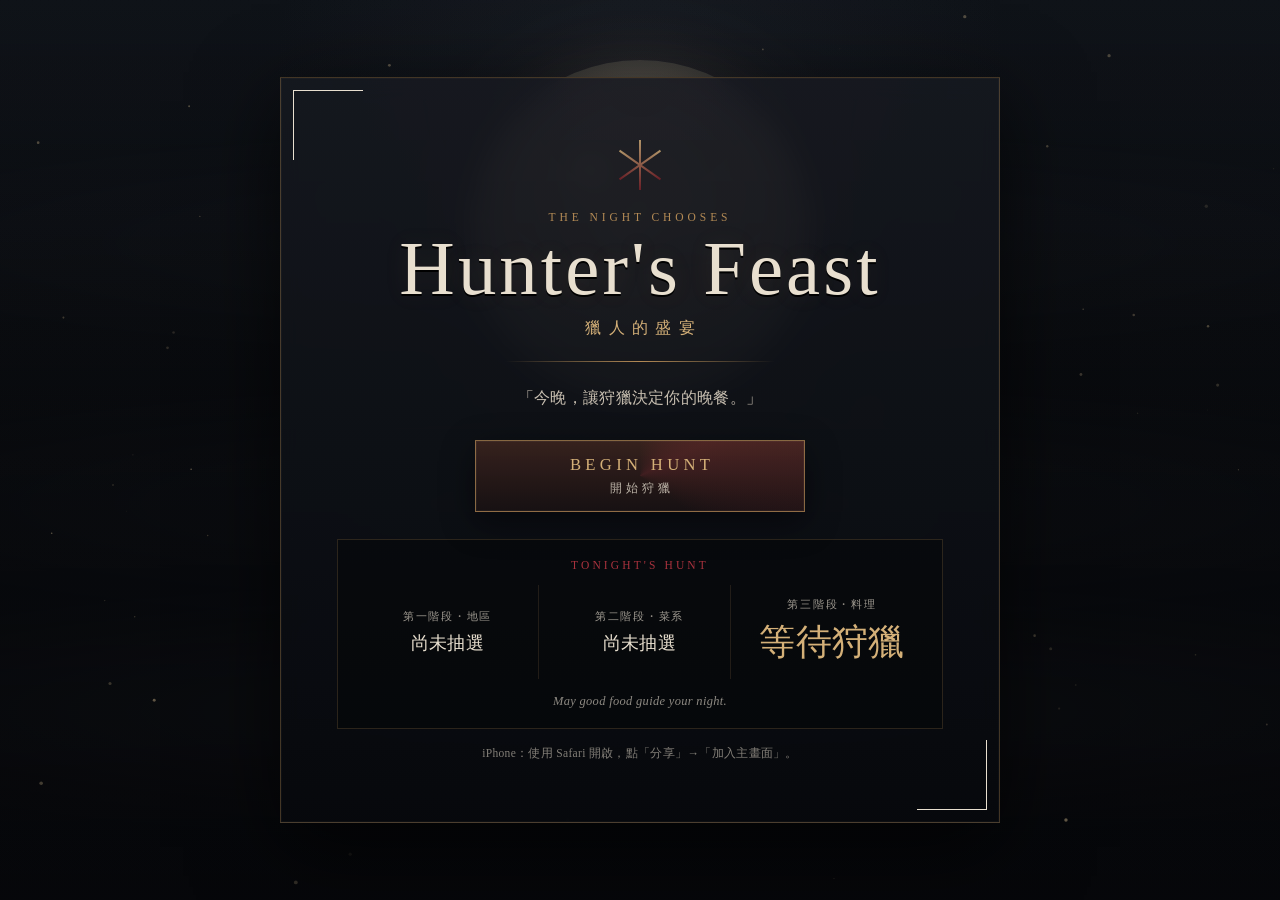
==== index.html @ ff8660ef "Add files via upload" ====
<!doctype html>
<html lang="zh-Hant">
<head>
  <meta charset="utf-8">
  <meta name="viewport" content="width=device-width,initial-scale=1,viewport-fit=cover">
  <meta name="theme-color" content="#090b0f">
  <meta name="description" content="原創哥德獵人風格三階段食物抽選 PWA">
  <meta name="apple-mobile-web-app-capable" content="yes">
  <meta name="apple-mobile-web-app-status-bar-style" content="black-translucent">
  <meta name="apple-mobile-web-app-title" content="獵人盛宴">
  <link rel="manifest" href="./manifest.json">
  <link rel="apple-touch-icon" href="./assets/icons/icon-192.png">
  <link rel="icon" href="./assets/icons/icon-192.png">
  <link rel="stylesheet" href="./css/reset.css">
  <link rel="stylesheet" href="./css/variables.css">
  <link rel="stylesheet" href="./css/gothic.css">
  <link rel="stylesheet" href="./css/layout.css">
  <link rel="stylesheet" href="./css/animations.css">
  <title>Hunter's Feast｜獵人的盛宴</title>
</head>
<body>
  <canvas id="particles" aria-hidden="true"></canvas>

  <div class="scene" aria-hidden="true">
    <div class="moon-wrap">
      <div class="moon"></div>
      <div class="moon-haze"></div>
    </div>
    <div class="fog fog-a"></div>
    <div class="fog fog-b"></div>
    <div class="fog fog-c"></div>
  </div>

  <main class="app-shell">
    <section class="hero-panel">
      <div class="sigil" aria-hidden="true"><span></span><span></span><span></span></div>
      <p class="eyebrow">THE NIGHT CHOOSES</p>
      <h1>Hunter's Feast</h1>
      <p class="subtitle">獵人的盛宴</p>
      <div class="divider"></div>
      <p class="quote">「今晚，讓狩獵決定你的晚餐。」</p>

      <button id="huntButton" class="hunt-button" type="button">
        <span class="button-glow"></span>
        <span class="button-label">BEGIN HUNT</span>
        <span class="button-zh">開始狩獵</span>
      </button>

      <section id="resultPanel" class="result-panel" aria-live="polite">
        <p class="result-kicker">TONIGHT'S HUNT</p>
        <div class="result-grid">
          <article><span>第一階段・地區</span><strong id="regionResult">尚未抽選</strong></article>
          <article><span>第二階段・菜系</span><strong id="cuisineResult">尚未抽選</strong></article>
          <article class="final-dish"><span>第三階段・料理</span><strong id="dishResult">等待狩獵</strong></article>
        </div>
        <p id="resultQuote" class="result-quote">May good food guide your night.</p>
      </section>

      <button id="installButton" class="install-button" type="button" hidden>安裝到手機主畫面</button>
      <p class="install-note">iPhone：使用 Safari 開啟，點「分享」→「加入主畫面」。</p>
    </section>
  </main>

  <script src="./js/particles.js" defer></script>
  <script src="./js/ui.js" defer></script>
  <script src="./js/app.js" defer></script>
</body>
</html>
---- css/variables.css ----
:root{
--bg:#090b0f;--panel:rgba(15,18,24,.87);--text:#e8dfcf;--muted:#9d988f;
--gold:#b38a55;--gold-bright:#d4b078;--blood:#7b2028;--blood-bright:#a8323d;
--line:rgba(179,138,85,.35);--shadow:rgba(0,0,0,.68);
--safe-top:env(safe-area-inset-top,0px);--safe-right:env(safe-area-inset-right,0px);
--safe-bottom:env(safe-area-inset-bottom,0px);--safe-left:env(safe-area-inset-left,0px)
}
---- css/gothic.css ----
body{
color:var(--text);
background:radial-gradient(circle at 50% 8%,rgba(86,91,105,.14),transparent 35%),
linear-gradient(180deg,#11151b 0%,#090b0f 50%,#050609 100%);
font-family:Georgia,"Times New Roman","Noto Serif TC",serif;letter-spacing:.02em
}
.scene{position:fixed;inset:0;overflow:hidden;pointer-events:none;z-index:0}
.scene::after{content:"";position:absolute;inset:0;background:linear-gradient(rgba(7,8,11,.12),rgba(7,8,11,.72))}
.moon-wrap{position:absolute;top:max(3vh,25px);left:50%;width:min(70vw,410px);aspect-ratio:1;transform:translateX(-50%)}
.moon{position:absolute;inset:8%;border-radius:50%;background:
radial-gradient(circle at 35% 32%,rgba(255,245,216,.95),transparent 9%),
radial-gradient(circle at 60% 58%,rgba(83,83,79,.28),transparent 18%),
radial-gradient(circle,#dfd2b5 0%,#a89b84 57%,#4b4a4a 76%,transparent 77%);
opacity:.55;filter:sepia(.18);box-shadow:0 0 60px rgba(212,190,151,.18),0 0 140px rgba(125,32,40,.09)
}
.moon-haze{position:absolute;inset:-10%;border-radius:50%;background:radial-gradient(circle,rgba(204,187,156,.09),transparent 68%);filter:blur(20px)}
.fog{position:absolute;left:-35vw;width:170vw;height:30vh;border-radius:50%;filter:blur(32px);opacity:.18;background:radial-gradient(ellipse,rgba(213,219,226,.4),transparent 64%)}
.fog-a{bottom:6vh}.fog-b{bottom:29vh;opacity:.1}.fog-c{top:12vh;opacity:.08}
#particles{position:fixed;inset:0;width:100%;height:100%;pointer-events:none;z-index:1}
.hero-panel{position:relative;overflow:hidden;border:1px solid var(--line);
background:linear-gradient(180deg,rgba(22,25,32,.87),rgba(7,9,13,.94)),
radial-gradient(circle at 50% 0%,rgba(123,32,40,.12),transparent 42%);
box-shadow:0 24px 80px var(--shadow),inset 0 0 0 1px rgba(255,255,255,.025);
backdrop-filter:blur(10px);-webkit-backdrop-filter:blur(10px)}
.hero-panel::before,.hero-panel::after{content:"";position:absolute;width:70px;height:70px;border-color:rgba(179,138,85,.48);pointer-events:none}
.hero-panel::before{top:12px;left:12px;border-top:1px solid;border-left:1px solid}
.hero-panel::after{right:12px;bottom:12px;border-right:1px solid;border-bottom:1px solid}
.sigil{width:58px;height:58px;margin:0 auto 17px;position:relative;opacity:.8}
.sigil span{position:absolute;left:50%;top:50%;width:2px;height:50px;background:linear-gradient(var(--gold-bright),var(--blood));transform-origin:center}
.sigil span:nth-child(1){transform:translate(-50%,-50%)}
.sigil span:nth-child(2){transform:translate(-50%,-50%) rotate(55deg)}
.sigil span:nth-child(3){transform:translate(-50%,-50%) rotate(-55deg)}
.eyebrow{color:var(--gold);font-size:.72rem;letter-spacing:.34em}
h1{margin-top:10px;font-size:clamp(2.25rem,11vw,4.8rem);font-weight:500;line-height:.95;letter-spacing:.04em;text-shadow:0 2px #000,0 0 24px rgba(179,138,85,.11)}
.subtitle{margin-top:12px;color:var(--gold-bright);font-size:1rem;letter-spacing:.46em;text-indent:.46em}
.divider{width:min(270px,70%);height:1px;margin:22px auto;background:linear-gradient(90deg,transparent,var(--gold),transparent)}
.quote{color:#c7beb0;font-size:.98rem;line-height:1.8}
.hunt-button{position:relative;width:min(100%,330px);min-height:72px;margin-top:28px;overflow:hidden;color:var(--text);cursor:pointer;
border:1px solid rgba(179,138,85,.72);background:linear-gradient(180deg,rgba(56,34,29,.96),rgba(23,17,19,.99));
box-shadow:inset 0 0 0 1px rgba(255,255,255,.04),0 10px 34px rgba(0,0,0,.45);transition:transform .16s,filter .16s}
.hunt-button:active{transform:scale(.98)}.hunt-button:disabled{cursor:wait;filter:grayscale(.45)}
.button-glow{position:absolute;inset:-80%;background:conic-gradient(transparent,rgba(168,50,61,.2),transparent 35%);animation:rotateGlow 7s linear infinite}
.button-label,.button-zh{position:relative;display:block}.button-label{color:var(--gold-bright);font-size:1.04rem;letter-spacing:.26em;text-indent:.26em}
.button-zh{margin-top:5px;color:#bcb4a8;font-size:.76rem;letter-spacing:.35em;text-indent:.35em}
.result-panel{margin-top:27px;padding:19px;border:1px solid rgba(179,138,85,.22);background:rgba(2,3,5,.35)}
.result-kicker{color:var(--blood-bright);font-size:.72rem;letter-spacing:.27em}
.result-grid{display:grid;gap:10px;margin-top:14px}
.result-grid article{min-height:68px;display:grid;align-content:center;gap:6px;padding:12px;border-bottom:1px solid rgba(179,138,85,.16)}
.result-grid article:last-child{border-bottom:0}.result-grid span{color:var(--muted);font-size:.7rem;letter-spacing:.16em}
.result-grid strong{font-size:1.14rem;font-weight:500}.final-dish strong{color:var(--gold-bright);font-size:clamp(1.45rem,7vw,2.25rem)}
.result-quote{margin-top:15px;color:#8d8982;font-size:.78rem;font-style:italic}
.install-button{margin-top:20px;padding:12px 16px;color:var(--gold-bright);cursor:pointer;border:1px solid rgba(179,138,85,.45);background:rgba(8,10,14,.72)}
.install-note{margin-top:15px;color:#837f78;font-size:.72rem;line-height:1.7}
---- css/layout.css ----
.app-shell{position:relative;z-index:2;width:100%;min-height:100svh;display:grid;place-items:center;
padding:calc(24px + var(--safe-top)) calc(18px + var(--safe-right)) calc(24px + var(--safe-bottom)) calc(18px + var(--safe-left))}
.hero-panel{width:min(100%,720px);padding:clamp(28px,7vw,58px) clamp(18px,6vw,56px);text-align:center}
@media(min-width:680px){.result-grid{grid-template-columns:repeat(3,1fr)}.result-grid article{border-right:1px solid rgba(179,138,85,.16);border-bottom:0}.result-grid article:last-child{border-right:0}}
@media(max-width:420px){.app-shell{place-items:start center;padding-top:calc(14px + var(--safe-top))}
.hero-panel{min-height:calc(100svh - 28px - var(--safe-top) - var(--safe-bottom));display:flex;flex-direction:column;justify-content:center}.moon-wrap{width:90vw;top:1vh}}
---- css/animations.css ----
@keyframes rotateGlow{to{transform:rotate(360deg)}}
@keyframes fogA{from{transform:translate3d(-4%,0,0) scale(1)}to{transform:translate3d(8%,-3%,0) scale(1.08)}}
@keyframes fogB{from{transform:translate3d(8%,0,0) scale(1.05)}to{transform:translate3d(-8%,2%,0) scale(.98)}}
@keyframes moonPulse{0%,100%{opacity:.51;transform:scale(1)}50%{opacity:.61;transform:scale(1.015)}}
@keyframes panelReveal{from{opacity:0;transform:translateY(18px)}to{opacity:1;transform:translateY(0)}}
@keyframes resultFlash{0%{box-shadow:0 0 0 rgba(168,50,61,0)}45%{box-shadow:0 0 30px rgba(168,50,61,.24)}100%{box-shadow:0 0 0 rgba(168,50,61,0)}}
.hero-panel{animation:panelReveal .9s ease both}.moon{animation:moonPulse 8s ease-in-out infinite}
.fog-a{animation:fogA 19s ease-in-out infinite alternate}.fog-b{animation:fogB 24s ease-in-out infinite alternate}.fog-c{animation:fogA 31s ease-in-out infinite alternate-reverse}
.result-panel.is-revealed{animation:resultFlash .85s ease}
@media(prefers-reduced-motion:reduce){*,*::before,*::after{animation-duration:1ms!important;animation-iteration-count:1!important}}
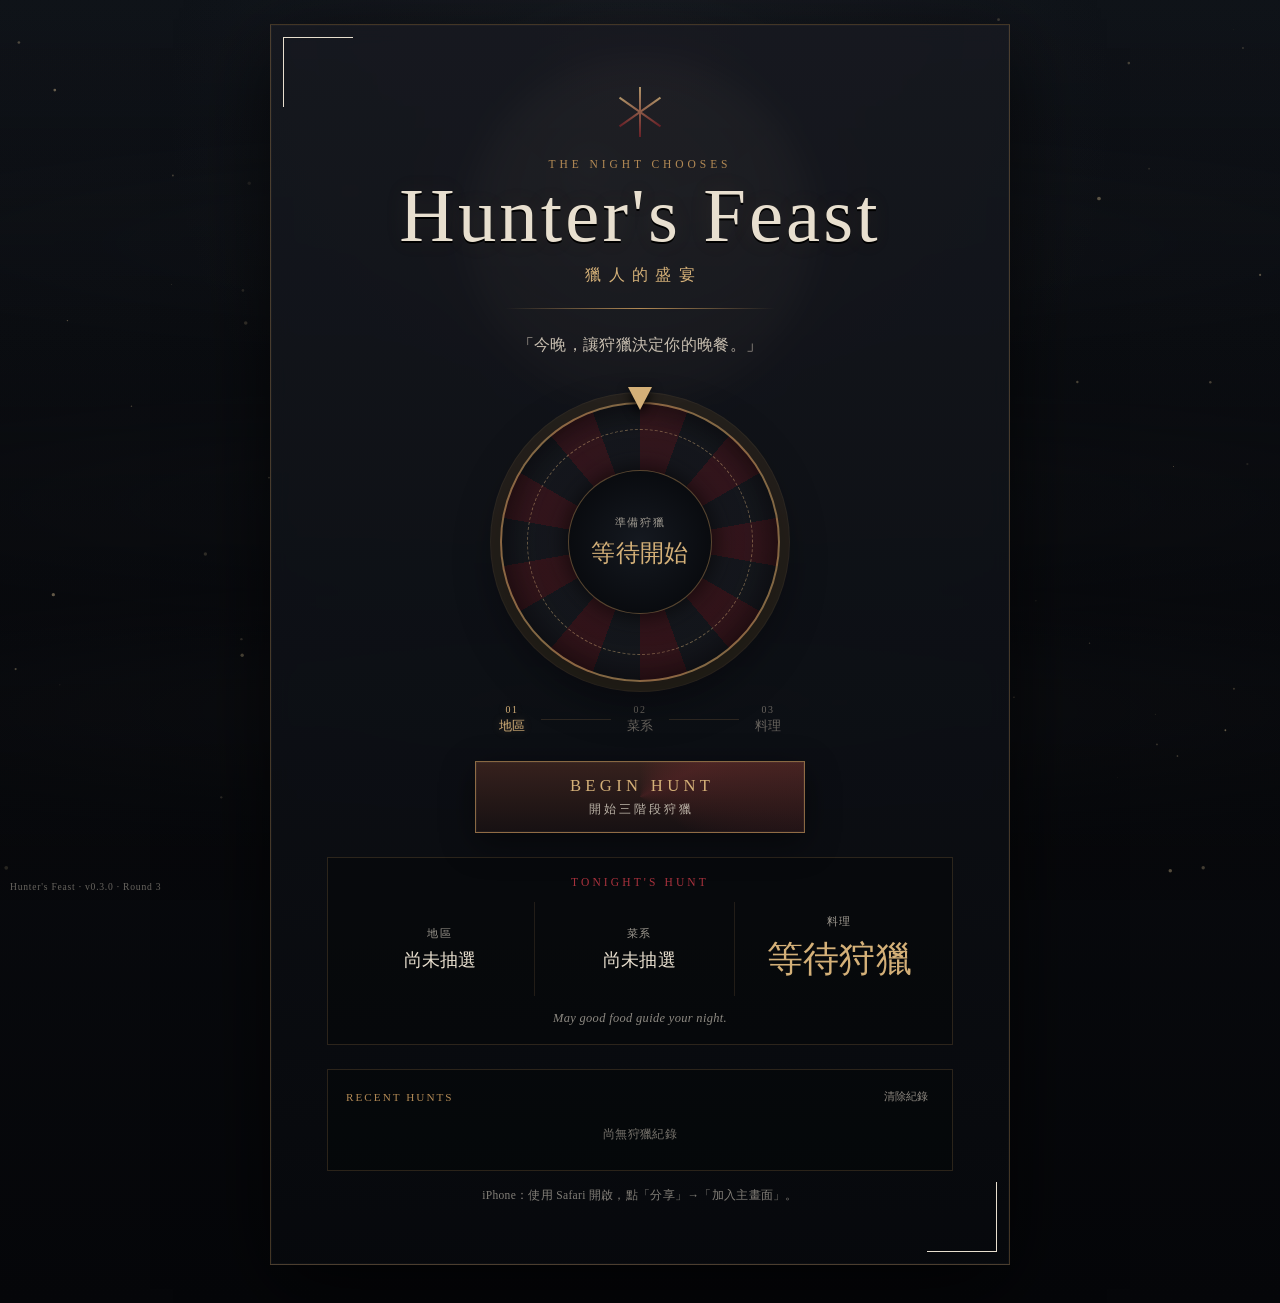
==== commit c4a411a5: "Add files via upload" ====
--- a/index.html
+++ b/index.html
@@ -4,7 +4,7 @@
   <meta charset="utf-8">
   <meta name="viewport" content="width=device-width,initial-scale=1,viewport-fit=cover">
   <meta name="theme-color" content="#090b0f">
-  <meta name="description" content="原創哥德獵人風格三階段食物抽選 PWA">
+  <meta name="description" content="原創哥德獵人風格三階段食物轉盤 PWA">
   <meta name="apple-mobile-web-app-capable" content="yes">
   <meta name="apple-mobile-web-app-status-bar-style" content="black-translucent">
   <meta name="apple-mobile-web-app-title" content="獵人盛宴">
@@ -22,13 +22,8 @@
   <canvas id="particles" aria-hidden="true"></canvas>
 
   <div class="scene" aria-hidden="true">
-    <div class="moon-wrap">
-      <div class="moon"></div>
-      <div class="moon-haze"></div>
-    </div>
-    <div class="fog fog-a"></div>
-    <div class="fog fog-b"></div>
-    <div class="fog fog-c"></div>
+    <div class="moon-wrap"><div class="moon"></div><div class="moon-haze"></div></div>
+    <div class="fog fog-a"></div><div class="fog fog-b"></div><div class="fog fog-c"></div>
   </div>
 
   <main class="app-shell">
@@ -40,20 +35,49 @@
       <div class="divider"></div>
       <p class="quote">「今晚，讓狩獵決定你的晚餐。」</p>
 
+      <section class="wheel-stage" aria-label="三階段轉盤">
+        <div class="wheel-pointer" aria-hidden="true"></div>
+        <div id="wheel" class="wheel">
+          <div class="wheel-ring"></div>
+          <div class="wheel-center">
+            <span id="wheelStageLabel">準備狩獵</span>
+            <strong id="wheelCurrentValue">等待開始</strong>
+          </div>
+        </div>
+
+        <div class="stage-track">
+          <div class="stage-item active" data-stage="0"><span>01</span><strong>地區</strong></div>
+          <div class="stage-line"></div>
+          <div class="stage-item" data-stage="1"><span>02</span><strong>菜系</strong></div>
+          <div class="stage-line"></div>
+          <div class="stage-item" data-stage="2"><span>03</span><strong>料理</strong></div>
+        </div>
+      </section>
+
       <button id="huntButton" class="hunt-button" type="button">
         <span class="button-glow"></span>
         <span class="button-label">BEGIN HUNT</span>
-        <span class="button-zh">開始狩獵</span>
+        <span class="button-zh">開始三階段狩獵</span>
       </button>
 
       <section id="resultPanel" class="result-panel" aria-live="polite">
         <p class="result-kicker">TONIGHT'S HUNT</p>
         <div class="result-grid">
-          <article><span>第一階段・地區</span><strong id="regionResult">尚未抽選</strong></article>
-          <article><span>第二階段・菜系</span><strong id="cuisineResult">尚未抽選</strong></article>
-          <article class="final-dish"><span>第三階段・料理</span><strong id="dishResult">等待狩獵</strong></article>
+          <article><span>地區</span><strong id="regionResult">尚未抽選</strong></article>
+          <article><span>菜系</span><strong id="cuisineResult">尚未抽選</strong></article>
+          <article class="final-dish"><span>料理</span><strong id="dishResult">等待狩獵</strong></article>
         </div>
         <p id="resultQuote" class="result-quote">May good food guide your night.</p>
+      </section>
+
+      <section class="history-panel">
+        <div class="history-header">
+          <span>RECENT HUNTS</span>
+          <button id="clearHistoryButton" type="button">清除紀錄</button>
+        </div>
+        <ol id="historyList" class="history-list">
+          <li class="history-empty">尚無狩獵紀錄</li>
+        </ol>
       </section>
 
       <button id="installButton" class="install-button" type="button" hidden>安裝到手機主畫面</button>
@@ -61,8 +85,12 @@
     </section>
   </main>
 
+  <aside class="version-badge">Hunter's Feast · v0.3.0 · Round 3</aside>
+
   <script src="./js/particles.js" defer></script>
+  <script src="./js/storage.js" defer></script>
   <script src="./js/ui.js" defer></script>
+  <script src="./js/wheel.js" defer></script>
   <script src="./js/app.js" defer></script>
 </body>
 </html>
--- a/css/variables.css
+++ b/css/variables.css
@@ -1,7 +1,6 @@
 :root{
---bg:#090b0f;--panel:rgba(15,18,24,.87);--text:#e8dfcf;--muted:#9d988f;
---gold:#b38a55;--gold-bright:#d4b078;--blood:#7b2028;--blood-bright:#a8323d;
---line:rgba(179,138,85,.35);--shadow:rgba(0,0,0,.68);
+--bg:#090b0f;--text:#e8dfcf;--muted:#9d988f;--gold:#b38a55;--gold-bright:#d4b078;
+--blood:#7b2028;--blood-bright:#a8323d;--line:rgba(179,138,85,.35);--shadow:rgba(0,0,0,.68);
 --safe-top:env(safe-area-inset-top,0px);--safe-right:env(safe-area-inset-right,0px);
 --safe-bottom:env(safe-area-inset-bottom,0px);--safe-left:env(safe-area-inset-left,0px)
 }
--- a/css/gothic.css
+++ b/css/gothic.css
@@ -1,53 +1,22 @@
-body{
-color:var(--text);
-background:radial-gradient(circle at 50% 8%,rgba(86,91,105,.14),transparent 35%),
-linear-gradient(180deg,#11151b 0%,#090b0f 50%,#050609 100%);
-font-family:Georgia,"Times New Roman","Noto Serif TC",serif;letter-spacing:.02em
-}
-.scene{position:fixed;inset:0;overflow:hidden;pointer-events:none;z-index:0}
-.scene::after{content:"";position:absolute;inset:0;background:linear-gradient(rgba(7,8,11,.12),rgba(7,8,11,.72))}
-.moon-wrap{position:absolute;top:max(3vh,25px);left:50%;width:min(70vw,410px);aspect-ratio:1;transform:translateX(-50%)}
-.moon{position:absolute;inset:8%;border-radius:50%;background:
-radial-gradient(circle at 35% 32%,rgba(255,245,216,.95),transparent 9%),
-radial-gradient(circle at 60% 58%,rgba(83,83,79,.28),transparent 18%),
-radial-gradient(circle,#dfd2b5 0%,#a89b84 57%,#4b4a4a 76%,transparent 77%);
-opacity:.55;filter:sepia(.18);box-shadow:0 0 60px rgba(212,190,151,.18),0 0 140px rgba(125,32,40,.09)
-}
+body{color:var(--text);background:radial-gradient(circle at 50% 8%,rgba(86,91,105,.14),transparent 35%),linear-gradient(180deg,#11151b 0%,#090b0f 50%,#050609 100%);font-family:Georgia,"Times New Roman","Noto Serif TC",serif;letter-spacing:.02em}
+.scene{position:fixed;inset:0;overflow:hidden;pointer-events:none;z-index:0}.scene::after{content:"";position:absolute;inset:0;background:linear-gradient(rgba(7,8,11,.12),rgba(7,8,11,.74))}
+.moon-wrap{position:absolute;top:max(2vh,20px);left:50%;width:min(72vw,420px);aspect-ratio:1;transform:translateX(-50%)}
+.moon{position:absolute;inset:8%;border-radius:50%;background:radial-gradient(circle at 35% 32%,rgba(255,245,216,.95),transparent 9%),radial-gradient(circle at 60% 58%,rgba(83,83,79,.28),transparent 18%),radial-gradient(circle,#dfd2b5 0%,#a89b84 57%,#4b4a4a 76%,transparent 77%);opacity:.55;filter:sepia(.18);box-shadow:0 0 60px rgba(212,190,151,.18),0 0 140px rgba(125,32,40,.09)}
 .moon-haze{position:absolute;inset:-10%;border-radius:50%;background:radial-gradient(circle,rgba(204,187,156,.09),transparent 68%);filter:blur(20px)}
-.fog{position:absolute;left:-35vw;width:170vw;height:30vh;border-radius:50%;filter:blur(32px);opacity:.18;background:radial-gradient(ellipse,rgba(213,219,226,.4),transparent 64%)}
-.fog-a{bottom:6vh}.fog-b{bottom:29vh;opacity:.1}.fog-c{top:12vh;opacity:.08}
+.fog{position:absolute;left:-35vw;width:170vw;height:30vh;border-radius:50%;filter:blur(32px);opacity:.18;background:radial-gradient(ellipse,rgba(213,219,226,.4),transparent 64%)}.fog-a{bottom:6vh}.fog-b{bottom:29vh;opacity:.1}.fog-c{top:12vh;opacity:.08}
 #particles{position:fixed;inset:0;width:100%;height:100%;pointer-events:none;z-index:1}
-.hero-panel{position:relative;overflow:hidden;border:1px solid var(--line);
-background:linear-gradient(180deg,rgba(22,25,32,.87),rgba(7,9,13,.94)),
-radial-gradient(circle at 50% 0%,rgba(123,32,40,.12),transparent 42%);
-box-shadow:0 24px 80px var(--shadow),inset 0 0 0 1px rgba(255,255,255,.025);
-backdrop-filter:blur(10px);-webkit-backdrop-filter:blur(10px)}
-.hero-panel::before,.hero-panel::after{content:"";position:absolute;width:70px;height:70px;border-color:rgba(179,138,85,.48);pointer-events:none}
-.hero-panel::before{top:12px;left:12px;border-top:1px solid;border-left:1px solid}
-.hero-panel::after{right:12px;bottom:12px;border-right:1px solid;border-bottom:1px solid}
-.sigil{width:58px;height:58px;margin:0 auto 17px;position:relative;opacity:.8}
-.sigil span{position:absolute;left:50%;top:50%;width:2px;height:50px;background:linear-gradient(var(--gold-bright),var(--blood));transform-origin:center}
-.sigil span:nth-child(1){transform:translate(-50%,-50%)}
-.sigil span:nth-child(2){transform:translate(-50%,-50%) rotate(55deg)}
-.sigil span:nth-child(3){transform:translate(-50%,-50%) rotate(-55deg)}
-.eyebrow{color:var(--gold);font-size:.72rem;letter-spacing:.34em}
-h1{margin-top:10px;font-size:clamp(2.25rem,11vw,4.8rem);font-weight:500;line-height:.95;letter-spacing:.04em;text-shadow:0 2px #000,0 0 24px rgba(179,138,85,.11)}
-.subtitle{margin-top:12px;color:var(--gold-bright);font-size:1rem;letter-spacing:.46em;text-indent:.46em}
-.divider{width:min(270px,70%);height:1px;margin:22px auto;background:linear-gradient(90deg,transparent,var(--gold),transparent)}
-.quote{color:#c7beb0;font-size:.98rem;line-height:1.8}
-.hunt-button{position:relative;width:min(100%,330px);min-height:72px;margin-top:28px;overflow:hidden;color:var(--text);cursor:pointer;
-border:1px solid rgba(179,138,85,.72);background:linear-gradient(180deg,rgba(56,34,29,.96),rgba(23,17,19,.99));
-box-shadow:inset 0 0 0 1px rgba(255,255,255,.04),0 10px 34px rgba(0,0,0,.45);transition:transform .16s,filter .16s}
-.hunt-button:active{transform:scale(.98)}.hunt-button:disabled{cursor:wait;filter:grayscale(.45)}
-.button-glow{position:absolute;inset:-80%;background:conic-gradient(transparent,rgba(168,50,61,.2),transparent 35%);animation:rotateGlow 7s linear infinite}
-.button-label,.button-zh{position:relative;display:block}.button-label{color:var(--gold-bright);font-size:1.04rem;letter-spacing:.26em;text-indent:.26em}
-.button-zh{margin-top:5px;color:#bcb4a8;font-size:.76rem;letter-spacing:.35em;text-indent:.35em}
-.result-panel{margin-top:27px;padding:19px;border:1px solid rgba(179,138,85,.22);background:rgba(2,3,5,.35)}
-.result-kicker{color:var(--blood-bright);font-size:.72rem;letter-spacing:.27em}
-.result-grid{display:grid;gap:10px;margin-top:14px}
-.result-grid article{min-height:68px;display:grid;align-content:center;gap:6px;padding:12px;border-bottom:1px solid rgba(179,138,85,.16)}
-.result-grid article:last-child{border-bottom:0}.result-grid span{color:var(--muted);font-size:.7rem;letter-spacing:.16em}
-.result-grid strong{font-size:1.14rem;font-weight:500}.final-dish strong{color:var(--gold-bright);font-size:clamp(1.45rem,7vw,2.25rem)}
-.result-quote{margin-top:15px;color:#8d8982;font-size:.78rem;font-style:italic}
-.install-button{margin-top:20px;padding:12px 16px;color:var(--gold-bright);cursor:pointer;border:1px solid rgba(179,138,85,.45);background:rgba(8,10,14,.72)}
-.install-note{margin-top:15px;color:#837f78;font-size:.72rem;line-height:1.7}
+.hero-panel{position:relative;overflow:hidden;border:1px solid var(--line);background:linear-gradient(180deg,rgba(22,25,32,.88),rgba(7,9,13,.95)),radial-gradient(circle at 50% 0%,rgba(123,32,40,.12),transparent 42%);box-shadow:0 24px 80px var(--shadow),inset 0 0 0 1px rgba(255,255,255,.025);backdrop-filter:blur(10px);-webkit-backdrop-filter:blur(10px)}
+.hero-panel::before,.hero-panel::after{content:"";position:absolute;width:70px;height:70px;border-color:rgba(179,138,85,.48);pointer-events:none}.hero-panel::before{top:12px;left:12px;border-top:1px solid;border-left:1px solid}.hero-panel::after{right:12px;bottom:12px;border-right:1px solid;border-bottom:1px solid}
+.sigil{width:58px;height:58px;margin:0 auto 17px;position:relative;opacity:.8}.sigil span{position:absolute;left:50%;top:50%;width:2px;height:50px;background:linear-gradient(var(--gold-bright),var(--blood));transform-origin:center}.sigil span:nth-child(1){transform:translate(-50%,-50%)}.sigil span:nth-child(2){transform:translate(-50%,-50%) rotate(55deg)}.sigil span:nth-child(3){transform:translate(-50%,-50%) rotate(-55deg)}
+.eyebrow{color:var(--gold);font-size:.72rem;letter-spacing:.34em}h1{margin-top:10px;font-size:clamp(2.2rem,11vw,4.8rem);font-weight:500;line-height:.95;letter-spacing:.04em;text-shadow:0 2px #000,0 0 24px rgba(179,138,85,.11)}
+.subtitle{margin-top:12px;color:var(--gold-bright);font-size:1rem;letter-spacing:.46em;text-indent:.46em}.divider{width:min(270px,70%);height:1px;margin:22px auto;background:linear-gradient(90deg,transparent,var(--gold),transparent)}.quote{color:#c7beb0;font-size:.98rem;line-height:1.8}
+.wheel-stage{margin-top:28px}.wheel{position:relative;width:min(72vw,280px);aspect-ratio:1;margin:0 auto;border-radius:50%;border:2px solid rgba(179,138,85,.7);background:repeating-conic-gradient(from 0deg,rgba(123,32,40,.34) 0 20deg,rgba(23,25,31,.86) 20deg 40deg);box-shadow:0 0 0 9px rgba(0,0,0,.22),0 0 0 10px rgba(179,138,85,.18),inset 0 0 38px rgba(0,0,0,.66),0 18px 45px rgba(0,0,0,.4);transition:transform 1.8s cubic-bezier(.14,.76,.24,1)}
+.wheel-ring{position:absolute;inset:9%;border-radius:50%;border:1px dashed rgba(212,176,120,.45)}.wheel-center{position:absolute;inset:24%;display:grid;place-content:center;gap:8px;border-radius:50%;border:1px solid rgba(179,138,85,.46);background:radial-gradient(circle,#151920 0%,#090b0f 72%);box-shadow:0 0 28px rgba(0,0,0,.75);padding:8px}
+.wheel-center span{color:var(--muted);font-size:.68rem;letter-spacing:.16em}.wheel-center strong{color:var(--gold-bright);font-size:clamp(1.05rem,4.8vw,1.5rem);font-weight:500;line-height:1.25}
+.wheel-pointer{width:0;height:0;margin:0 auto -8px;position:relative;z-index:3;border-left:12px solid transparent;border-right:12px solid transparent;border-top:23px solid var(--gold-bright);filter:drop-shadow(0 4px 6px #000)}
+.stage-track{display:flex;align-items:center;justify-content:center;margin:22px auto 0;max-width:390px}.stage-item{display:grid;gap:3px;min-width:58px;color:#68645e;transition:.25s}.stage-item span{font-size:.62rem;letter-spacing:.15em}.stage-item strong{font-size:.8rem;font-weight:500}.stage-item.active{color:var(--gold-bright);text-shadow:0 0 10px rgba(212,176,120,.25)}.stage-item.done{color:#b0a38e}.stage-line{height:1px;flex:1;max-width:70px;background:rgba(179,138,85,.2)}
+.hunt-button{position:relative;width:min(100%,330px);min-height:72px;margin-top:26px;overflow:hidden;color:var(--text);cursor:pointer;border:1px solid rgba(179,138,85,.72);background:linear-gradient(180deg,rgba(56,34,29,.96),rgba(23,17,19,.99));box-shadow:inset 0 0 0 1px rgba(255,255,255,.04),0 10px 34px rgba(0,0,0,.45);transition:transform .16s,filter .16s}.hunt-button:active{transform:scale(.98)}.hunt-button:disabled{cursor:wait;filter:grayscale(.45)}
+.button-glow{position:absolute;inset:-80%;background:conic-gradient(transparent,rgba(168,50,61,.2),transparent 35%);animation:rotateGlow 7s linear infinite}.button-label,.button-zh{position:relative;display:block}.button-label{color:var(--gold-bright);font-size:1.04rem;letter-spacing:.26em;text-indent:.26em}.button-zh{margin-top:5px;color:#bcb4a8;font-size:.76rem;letter-spacing:.25em;text-indent:.25em}
+.result-panel,.history-panel{margin-top:24px;padding:18px;border:1px solid rgba(179,138,85,.22);background:rgba(2,3,5,.35)}.result-kicker{color:var(--blood-bright);font-size:.72rem;letter-spacing:.27em}.result-grid{display:grid;gap:10px;margin-top:14px}.result-grid article{min-height:68px;display:grid;align-content:center;gap:6px;padding:12px;border-bottom:1px solid rgba(179,138,85,.16)}.result-grid article:last-child{border-bottom:0}.result-grid span{color:var(--muted);font-size:.7rem;letter-spacing:.16em}.result-grid strong{font-size:1.14rem;font-weight:500}.final-dish strong{color:var(--gold-bright);font-size:clamp(1.45rem,7vw,2.25rem)}.result-quote{margin-top:15px;color:#8d8982;font-size:.78rem;font-style:italic}
+.history-header{display:flex;align-items:center;justify-content:space-between;color:var(--gold);font-size:.7rem;letter-spacing:.18em}.history-header button{color:#8e8880;background:transparent;cursor:pointer;font-size:.7rem}.history-list{margin-top:12px;list-style:none;display:grid;gap:8px}.history-list li{display:flex;justify-content:space-between;gap:12px;padding:9px 0;border-bottom:1px solid rgba(179,138,85,.12);font-size:.78rem;color:#c1b9ac}.history-list li:last-child{border-bottom:0}.history-list time{color:#77736c;white-space:nowrap}.history-empty{justify-content:center!important;color:#77736c!important}
+.install-button{margin-top:20px;padding:12px 16px;color:var(--gold-bright);cursor:pointer;border:1px solid rgba(179,138,85,.45);background:rgba(8,10,14,.72)}.install-note{margin-top:15px;color:#837f78;font-size:.72rem;line-height:1.7}.version-badge{position:fixed;z-index:5;left:calc(10px + var(--safe-left));bottom:calc(8px + var(--safe-bottom));color:rgba(210,201,186,.48);font-size:.6rem;letter-spacing:.08em;pointer-events:none}
--- a/css/layout.css
+++ b/css/layout.css
@@ -1,6 +1,4 @@
-.app-shell{position:relative;z-index:2;width:100%;min-height:100svh;display:grid;place-items:center;
-padding:calc(24px + var(--safe-top)) calc(18px + var(--safe-right)) calc(24px + var(--safe-bottom)) calc(18px + var(--safe-left))}
-.hero-panel{width:min(100%,720px);padding:clamp(28px,7vw,58px) clamp(18px,6vw,56px);text-align:center}
+.app-shell{position:relative;z-index:2;width:100%;min-height:100svh;display:grid;place-items:center;padding:calc(24px + var(--safe-top)) calc(18px + var(--safe-right)) calc(38px + var(--safe-bottom)) calc(18px + var(--safe-left))}
+.hero-panel{width:min(100%,740px);padding:clamp(28px,7vw,58px) clamp(18px,6vw,56px);text-align:center}
 @media(min-width:680px){.result-grid{grid-template-columns:repeat(3,1fr)}.result-grid article{border-right:1px solid rgba(179,138,85,.16);border-bottom:0}.result-grid article:last-child{border-right:0}}
-@media(max-width:420px){.app-shell{place-items:start center;padding-top:calc(14px + var(--safe-top))}
-.hero-panel{min-height:calc(100svh - 28px - var(--safe-top) - var(--safe-bottom));display:flex;flex-direction:column;justify-content:center}.moon-wrap{width:90vw;top:1vh}}
+@media(max-width:420px){.app-shell{place-items:start center;padding-top:calc(14px + var(--safe-top))}.hero-panel{min-height:calc(100svh - 28px - var(--safe-top) - var(--safe-bottom));display:flex;flex-direction:column;justify-content:center}.moon-wrap{width:92vw;top:0}}
--- a/css/animations.css
+++ b/css/animations.css
@@ -1,10 +1,3 @@
-@keyframes rotateGlow{to{transform:rotate(360deg)}}
-@keyframes fogA{from{transform:translate3d(-4%,0,0) scale(1)}to{transform:translate3d(8%,-3%,0) scale(1.08)}}
-@keyframes fogB{from{transform:translate3d(8%,0,0) scale(1.05)}to{transform:translate3d(-8%,2%,0) scale(.98)}}
-@keyframes moonPulse{0%,100%{opacity:.51;transform:scale(1)}50%{opacity:.61;transform:scale(1.015)}}
-@keyframes panelReveal{from{opacity:0;transform:translateY(18px)}to{opacity:1;transform:translateY(0)}}
-@keyframes resultFlash{0%{box-shadow:0 0 0 rgba(168,50,61,0)}45%{box-shadow:0 0 30px rgba(168,50,61,.24)}100%{box-shadow:0 0 0 rgba(168,50,61,0)}}
-.hero-panel{animation:panelReveal .9s ease both}.moon{animation:moonPulse 8s ease-in-out infinite}
-.fog-a{animation:fogA 19s ease-in-out infinite alternate}.fog-b{animation:fogB 24s ease-in-out infinite alternate}.fog-c{animation:fogA 31s ease-in-out infinite alternate-reverse}
-.result-panel.is-revealed{animation:resultFlash .85s ease}
+@keyframes rotateGlow{to{transform:rotate(360deg)}}@keyframes fogA{from{transform:translate3d(-4%,0,0) scale(1)}to{transform:translate3d(8%,-3%,0) scale(1.08)}}@keyframes fogB{from{transform:translate3d(8%,0,0) scale(1.05)}to{transform:translate3d(-8%,2%,0) scale(.98)}}@keyframes moonPulse{0%,100%{opacity:.51;transform:scale(1)}50%{opacity:.61;transform:scale(1.015)}}@keyframes panelReveal{from{opacity:0;transform:translateY(18px)}to{opacity:1;transform:translateY(0)}}@keyframes resultFlash{0%{box-shadow:0 0 0 rgba(168,50,61,0)}45%{box-shadow:0 0 30px rgba(168,50,61,.24)}100%{box-shadow:0 0 0 rgba(168,50,61,0)}}@keyframes wheelPulse{0%,100%{filter:brightness(1)}50%{filter:brightness(1.35)}}
+.hero-panel{animation:panelReveal .9s ease both}.moon{animation:moonPulse 8s ease-in-out infinite}.fog-a{animation:fogA 19s ease-in-out infinite alternate}.fog-b{animation:fogB 24s ease-in-out infinite alternate}.fog-c{animation:fogA 31s ease-in-out infinite alternate-reverse}.result-panel.is-revealed{animation:resultFlash .85s ease}.wheel.is-spinning{animation:wheelPulse .55s ease-in-out infinite}
 @media(prefers-reduced-motion:reduce){*,*::before,*::after{animation-duration:1ms!important;animation-iteration-count:1!important}}
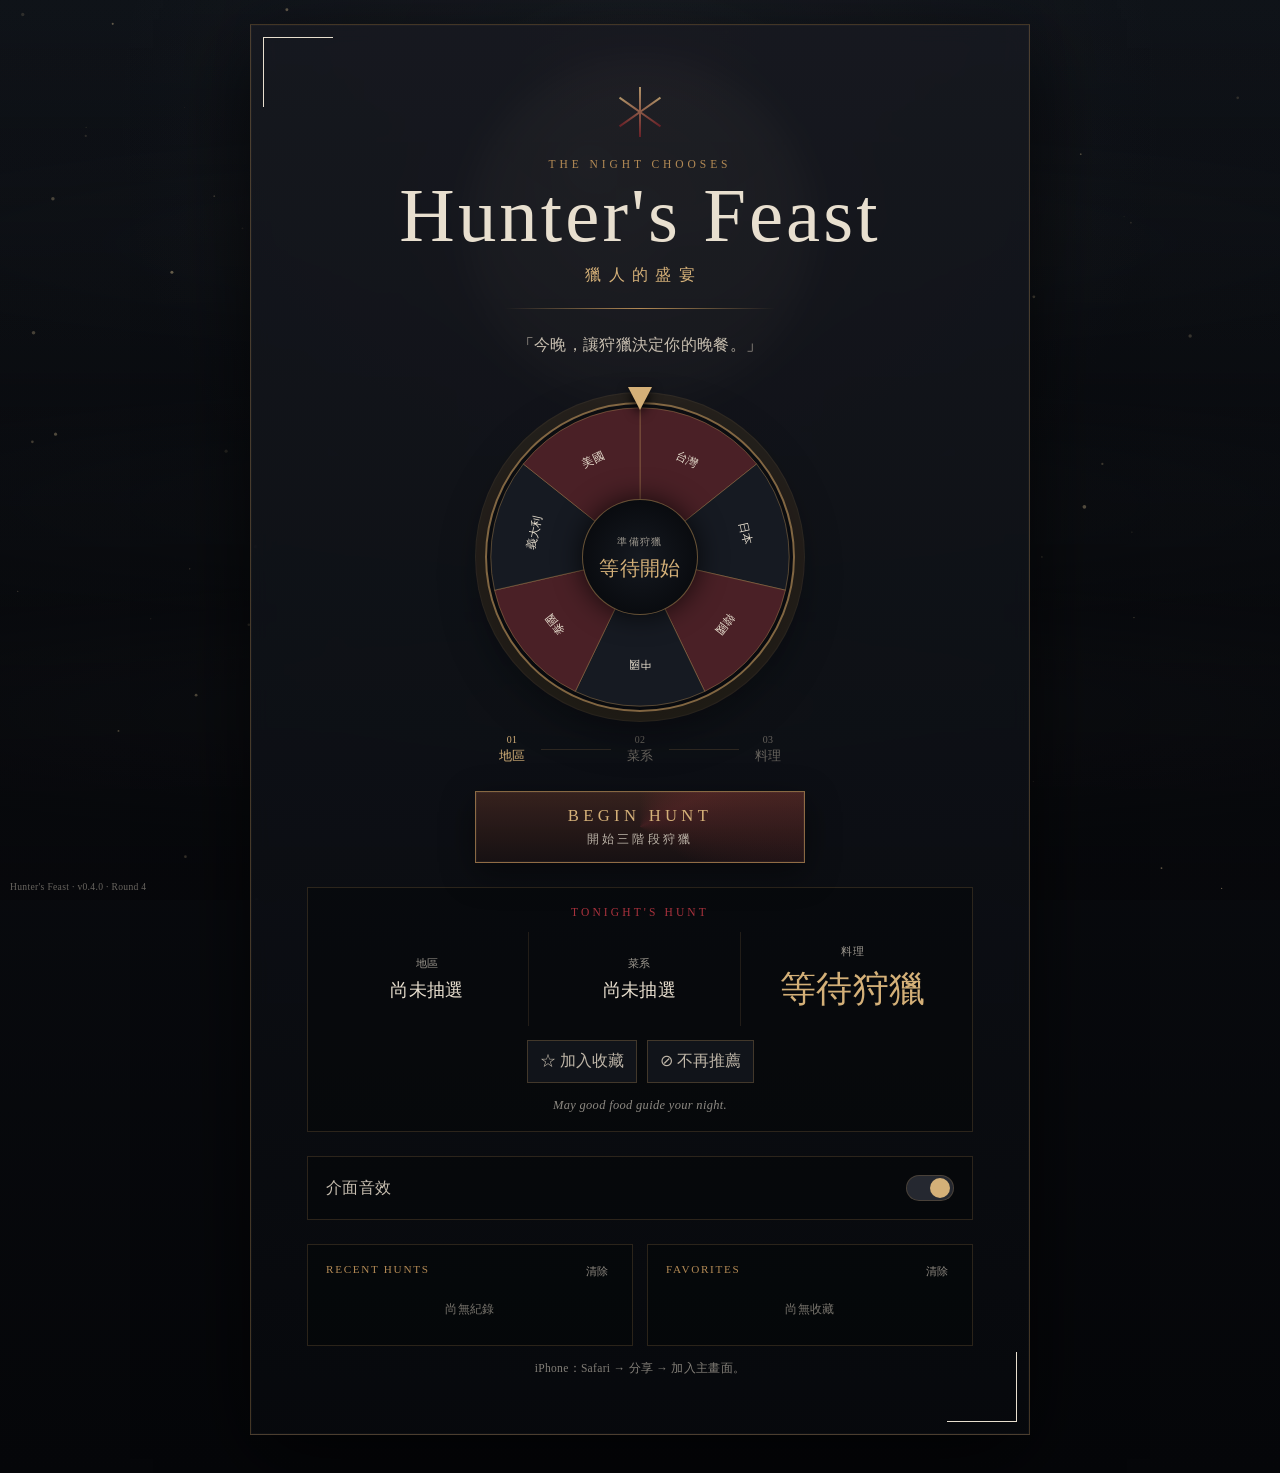
==== commit 8e607d4c: "Add files via upload" ====
--- a/index.html
+++ b/index.html
@@ -1,96 +1,108 @@
 <!doctype html>
 <html lang="zh-Hant">
 <head>
-  <meta charset="utf-8">
-  <meta name="viewport" content="width=device-width,initial-scale=1,viewport-fit=cover">
-  <meta name="theme-color" content="#090b0f">
-  <meta name="description" content="原創哥德獵人風格三階段食物轉盤 PWA">
-  <meta name="apple-mobile-web-app-capable" content="yes">
-  <meta name="apple-mobile-web-app-status-bar-style" content="black-translucent">
-  <meta name="apple-mobile-web-app-title" content="獵人盛宴">
-  <link rel="manifest" href="./manifest.json">
-  <link rel="apple-touch-icon" href="./assets/icons/icon-192.png">
-  <link rel="icon" href="./assets/icons/icon-192.png">
-  <link rel="stylesheet" href="./css/reset.css">
-  <link rel="stylesheet" href="./css/variables.css">
-  <link rel="stylesheet" href="./css/gothic.css">
-  <link rel="stylesheet" href="./css/layout.css">
-  <link rel="stylesheet" href="./css/animations.css">
-  <title>Hunter's Feast｜獵人的盛宴</title>
+<meta charset="utf-8">
+<meta name="viewport" content="width=device-width,initial-scale=1,viewport-fit=cover">
+<meta name="theme-color" content="#090b0f">
+<meta name="description" content="原創哥德獵人風格三階段食物轉盤 PWA">
+<meta name="apple-mobile-web-app-capable" content="yes">
+<meta name="apple-mobile-web-app-status-bar-style" content="black-translucent">
+<meta name="apple-mobile-web-app-title" content="獵人盛宴">
+<link rel="manifest" href="./manifest.json">
+<link rel="apple-touch-icon" href="./assets/icons/icon-192.png">
+<link rel="icon" href="./assets/icons/icon-192.png">
+<link rel="stylesheet" href="./css/reset.css">
+<link rel="stylesheet" href="./css/variables.css">
+<link rel="stylesheet" href="./css/gothic.css">
+<link rel="stylesheet" href="./css/layout.css">
+<link rel="stylesheet" href="./css/animations.css">
+<title>Hunter's Feast｜獵人的盛宴</title>
 </head>
 <body>
-  <canvas id="particles" aria-hidden="true"></canvas>
+<canvas id="particles" aria-hidden="true"></canvas>
+<div class="scene" aria-hidden="true">
+  <div class="moon-wrap"><div class="moon"></div><div class="moon-haze"></div></div>
+  <div class="fog fog-a"></div><div class="fog fog-b"></div><div class="fog fog-c"></div>
+</div>
 
-  <div class="scene" aria-hidden="true">
-    <div class="moon-wrap"><div class="moon"></div><div class="moon-haze"></div></div>
-    <div class="fog fog-a"></div><div class="fog fog-b"></div><div class="fog fog-c"></div>
-  </div>
+<main class="app-shell">
+<section class="hero-panel">
+  <div class="sigil" aria-hidden="true"><span></span><span></span><span></span></div>
+  <p class="eyebrow">THE NIGHT CHOOSES</p>
+  <h1>Hunter's Feast</h1>
+  <p class="subtitle">獵人的盛宴</p>
+  <div class="divider"></div>
+  <p class="quote">「今晚，讓狩獵決定你的晚餐。」</p>
 
-  <main class="app-shell">
-    <section class="hero-panel">
-      <div class="sigil" aria-hidden="true"><span></span><span></span><span></span></div>
-      <p class="eyebrow">THE NIGHT CHOOSES</p>
-      <h1>Hunter's Feast</h1>
-      <p class="subtitle">獵人的盛宴</p>
-      <div class="divider"></div>
-      <p class="quote">「今晚，讓狩獵決定你的晚餐。」</p>
+  <section class="wheel-stage">
+    <div class="wheel-pointer" aria-hidden="true"></div>
+    <div id="wheel" class="wheel">
+      <svg id="wheelSvg" viewBox="0 0 320 320" aria-label="食物轉盤"></svg>
+      <div class="wheel-center">
+        <span id="wheelStageLabel">準備狩獵</span>
+        <strong id="wheelCurrentValue">等待開始</strong>
+      </div>
+    </div>
+    <div class="stage-track">
+      <div class="stage-item active" data-stage="0"><span>01</span><strong>地區</strong></div>
+      <div class="stage-line"></div>
+      <div class="stage-item" data-stage="1"><span>02</span><strong>菜系</strong></div>
+      <div class="stage-line"></div>
+      <div class="stage-item" data-stage="2"><span>03</span><strong>料理</strong></div>
+    </div>
+  </section>
 
-      <section class="wheel-stage" aria-label="三階段轉盤">
-        <div class="wheel-pointer" aria-hidden="true"></div>
-        <div id="wheel" class="wheel">
-          <div class="wheel-ring"></div>
-          <div class="wheel-center">
-            <span id="wheelStageLabel">準備狩獵</span>
-            <strong id="wheelCurrentValue">等待開始</strong>
-          </div>
-        </div>
+  <button id="huntButton" class="hunt-button" type="button">
+    <span class="button-glow"></span>
+    <span class="button-label">BEGIN HUNT</span>
+    <span class="button-zh">開始三階段狩獵</span>
+  </button>
 
-        <div class="stage-track">
-          <div class="stage-item active" data-stage="0"><span>01</span><strong>地區</strong></div>
-          <div class="stage-line"></div>
-          <div class="stage-item" data-stage="1"><span>02</span><strong>菜系</strong></div>
-          <div class="stage-line"></div>
-          <div class="stage-item" data-stage="2"><span>03</span><strong>料理</strong></div>
-        </div>
-      </section>
+  <section id="resultPanel" class="result-panel" aria-live="polite">
+    <p class="result-kicker">TONIGHT'S HUNT</p>
+    <div class="result-grid">
+      <article><span>地區</span><strong id="regionResult">尚未抽選</strong></article>
+      <article><span>菜系</span><strong id="cuisineResult">尚未抽選</strong></article>
+      <article class="final-dish"><span>料理</span><strong id="dishResult">等待狩獵</strong></article>
+    </div>
+    <div class="result-actions">
+      <button id="favoriteButton" type="button">☆ 加入收藏</button>
+      <button id="blockButton" type="button">⊘ 不再推薦</button>
+    </div>
+    <p id="resultQuote" class="result-quote">May good food guide your night.</p>
+  </section>
 
-      <button id="huntButton" class="hunt-button" type="button">
-        <span class="button-glow"></span>
-        <span class="button-label">BEGIN HUNT</span>
-        <span class="button-zh">開始三階段狩獵</span>
-      </button>
+  <section class="controls-panel">
+    <label class="switch-row">
+      <span>介面音效</span>
+      <input id="soundToggle" type="checkbox" checked>
+      <i></i>
+    </label>
+  </section>
 
-      <section id="resultPanel" class="result-panel" aria-live="polite">
-        <p class="result-kicker">TONIGHT'S HUNT</p>
-        <div class="result-grid">
-          <article><span>地區</span><strong id="regionResult">尚未抽選</strong></article>
-          <article><span>菜系</span><strong id="cuisineResult">尚未抽選</strong></article>
-          <article class="final-dish"><span>料理</span><strong id="dishResult">等待狩獵</strong></article>
-        </div>
-        <p id="resultQuote" class="result-quote">May good food guide your night.</p>
-      </section>
+  <section class="collection-grid">
+    <article class="history-panel">
+      <div class="history-header"><span>RECENT HUNTS</span><button id="clearHistoryButton">清除</button></div>
+      <ol id="historyList" class="history-list"><li class="history-empty">尚無紀錄</li></ol>
+    </article>
+    <article class="history-panel">
+      <div class="history-header"><span>FAVORITES</span><button id="clearFavoritesButton">清除</button></div>
+      <ol id="favoritesList" class="history-list"><li class="history-empty">尚無收藏</li></ol>
+    </article>
+  </section>
 
-      <section class="history-panel">
-        <div class="history-header">
-          <span>RECENT HUNTS</span>
-          <button id="clearHistoryButton" type="button">清除紀錄</button>
-        </div>
-        <ol id="historyList" class="history-list">
-          <li class="history-empty">尚無狩獵紀錄</li>
-        </ol>
-      </section>
+  <button id="installButton" class="install-button" type="button" hidden>安裝到手機主畫面</button>
+  <p class="install-note">iPhone：Safari → 分享 → 加入主畫面。</p>
+</section>
+</main>
 
-      <button id="installButton" class="install-button" type="button" hidden>安裝到手機主畫面</button>
-      <p class="install-note">iPhone：使用 Safari 開啟，點「分享」→「加入主畫面」。</p>
-    </section>
-  </main>
+<aside class="version-badge">Hunter's Feast · v0.4.0 · Round 4</aside>
 
-  <aside class="version-badge">Hunter's Feast · v0.3.0 · Round 3</aside>
-
-  <script src="./js/particles.js" defer></script>
-  <script src="./js/storage.js" defer></script>
-  <script src="./js/ui.js" defer></script>
-  <script src="./js/wheel.js" defer></script>
-  <script src="./js/app.js" defer></script>
+<script src="./js/particles.js" defer></script>
+<script src="./js/storage.js" defer></script>
+<script src="./js/sound.js" defer></script>
+<script src="./js/ui.js" defer></script>
+<script src="./js/wheel.js" defer></script>
+<script src="./js/app.js" defer></script>
 </body>
 </html>
--- a/css/variables.css
+++ b/css/variables.css
@@ -1,6 +1,3 @@
 :root{
---bg:#090b0f;--text:#e8dfcf;--muted:#9d988f;--gold:#b38a55;--gold-bright:#d4b078;
---blood:#7b2028;--blood-bright:#a8323d;--line:rgba(179,138,85,.35);--shadow:rgba(0,0,0,.68);
---safe-top:env(safe-area-inset-top,0px);--safe-right:env(safe-area-inset-right,0px);
---safe-bottom:env(safe-area-inset-bottom,0px);--safe-left:env(safe-area-inset-left,0px)
-}
+--bg:#090b0f;--text:#e8dfcf;--muted:#9d988f;--gold:#b38a55;--gold-bright:#d4b078;--blood:#7b2028;--blood-bright:#a8323d;--line:rgba(179,138,85,.35);--shadow:rgba(0,0,0,.68);
+--safe-top:env(safe-area-inset-top,0px);--safe-right:env(safe-area-inset-right,0px);--safe-bottom:env(safe-area-inset-bottom,0px);--safe-left:env(safe-area-inset-left,0px)}
--- a/css/gothic.css
+++ b/css/gothic.css
@@ -1,22 +1,17 @@
 body{color:var(--text);background:radial-gradient(circle at 50% 8%,rgba(86,91,105,.14),transparent 35%),linear-gradient(180deg,#11151b 0%,#090b0f 50%,#050609 100%);font-family:Georgia,"Times New Roman","Noto Serif TC",serif;letter-spacing:.02em}
 .scene{position:fixed;inset:0;overflow:hidden;pointer-events:none;z-index:0}.scene::after{content:"";position:absolute;inset:0;background:linear-gradient(rgba(7,8,11,.12),rgba(7,8,11,.74))}
-.moon-wrap{position:absolute;top:max(2vh,20px);left:50%;width:min(72vw,420px);aspect-ratio:1;transform:translateX(-50%)}
-.moon{position:absolute;inset:8%;border-radius:50%;background:radial-gradient(circle at 35% 32%,rgba(255,245,216,.95),transparent 9%),radial-gradient(circle at 60% 58%,rgba(83,83,79,.28),transparent 18%),radial-gradient(circle,#dfd2b5 0%,#a89b84 57%,#4b4a4a 76%,transparent 77%);opacity:.55;filter:sepia(.18);box-shadow:0 0 60px rgba(212,190,151,.18),0 0 140px rgba(125,32,40,.09)}
-.moon-haze{position:absolute;inset:-10%;border-radius:50%;background:radial-gradient(circle,rgba(204,187,156,.09),transparent 68%);filter:blur(20px)}
+.moon-wrap{position:absolute;top:max(2vh,20px);left:50%;width:min(72vw,420px);aspect-ratio:1;transform:translateX(-50%)}.moon{position:absolute;inset:8%;border-radius:50%;background:radial-gradient(circle at 35% 32%,rgba(255,245,216,.95),transparent 9%),radial-gradient(circle at 60% 58%,rgba(83,83,79,.28),transparent 18%),radial-gradient(circle,#dfd2b5 0%,#a89b84 57%,#4b4a4a 76%,transparent 77%);opacity:.55;box-shadow:0 0 60px rgba(212,190,151,.18),0 0 140px rgba(125,32,40,.09)}.moon-haze{position:absolute;inset:-10%;border-radius:50%;background:radial-gradient(circle,rgba(204,187,156,.09),transparent 68%);filter:blur(20px)}
 .fog{position:absolute;left:-35vw;width:170vw;height:30vh;border-radius:50%;filter:blur(32px);opacity:.18;background:radial-gradient(ellipse,rgba(213,219,226,.4),transparent 64%)}.fog-a{bottom:6vh}.fog-b{bottom:29vh;opacity:.1}.fog-c{top:12vh;opacity:.08}
 #particles{position:fixed;inset:0;width:100%;height:100%;pointer-events:none;z-index:1}
 .hero-panel{position:relative;overflow:hidden;border:1px solid var(--line);background:linear-gradient(180deg,rgba(22,25,32,.88),rgba(7,9,13,.95)),radial-gradient(circle at 50% 0%,rgba(123,32,40,.12),transparent 42%);box-shadow:0 24px 80px var(--shadow),inset 0 0 0 1px rgba(255,255,255,.025);backdrop-filter:blur(10px);-webkit-backdrop-filter:blur(10px)}
 .hero-panel::before,.hero-panel::after{content:"";position:absolute;width:70px;height:70px;border-color:rgba(179,138,85,.48);pointer-events:none}.hero-panel::before{top:12px;left:12px;border-top:1px solid;border-left:1px solid}.hero-panel::after{right:12px;bottom:12px;border-right:1px solid;border-bottom:1px solid}
 .sigil{width:58px;height:58px;margin:0 auto 17px;position:relative;opacity:.8}.sigil span{position:absolute;left:50%;top:50%;width:2px;height:50px;background:linear-gradient(var(--gold-bright),var(--blood));transform-origin:center}.sigil span:nth-child(1){transform:translate(-50%,-50%)}.sigil span:nth-child(2){transform:translate(-50%,-50%) rotate(55deg)}.sigil span:nth-child(3){transform:translate(-50%,-50%) rotate(-55deg)}
-.eyebrow{color:var(--gold);font-size:.72rem;letter-spacing:.34em}h1{margin-top:10px;font-size:clamp(2.2rem,11vw,4.8rem);font-weight:500;line-height:.95;letter-spacing:.04em;text-shadow:0 2px #000,0 0 24px rgba(179,138,85,.11)}
-.subtitle{margin-top:12px;color:var(--gold-bright);font-size:1rem;letter-spacing:.46em;text-indent:.46em}.divider{width:min(270px,70%);height:1px;margin:22px auto;background:linear-gradient(90deg,transparent,var(--gold),transparent)}.quote{color:#c7beb0;font-size:.98rem;line-height:1.8}
-.wheel-stage{margin-top:28px}.wheel{position:relative;width:min(72vw,280px);aspect-ratio:1;margin:0 auto;border-radius:50%;border:2px solid rgba(179,138,85,.7);background:repeating-conic-gradient(from 0deg,rgba(123,32,40,.34) 0 20deg,rgba(23,25,31,.86) 20deg 40deg);box-shadow:0 0 0 9px rgba(0,0,0,.22),0 0 0 10px rgba(179,138,85,.18),inset 0 0 38px rgba(0,0,0,.66),0 18px 45px rgba(0,0,0,.4);transition:transform 1.8s cubic-bezier(.14,.76,.24,1)}
-.wheel-ring{position:absolute;inset:9%;border-radius:50%;border:1px dashed rgba(212,176,120,.45)}.wheel-center{position:absolute;inset:24%;display:grid;place-content:center;gap:8px;border-radius:50%;border:1px solid rgba(179,138,85,.46);background:radial-gradient(circle,#151920 0%,#090b0f 72%);box-shadow:0 0 28px rgba(0,0,0,.75);padding:8px}
-.wheel-center span{color:var(--muted);font-size:.68rem;letter-spacing:.16em}.wheel-center strong{color:var(--gold-bright);font-size:clamp(1.05rem,4.8vw,1.5rem);font-weight:500;line-height:1.25}
+.eyebrow{color:var(--gold);font-size:.72rem;letter-spacing:.34em}h1{margin-top:10px;font-size:clamp(2.2rem,11vw,4.8rem);font-weight:500;line-height:.95;letter-spacing:.04em}.subtitle{margin-top:12px;color:var(--gold-bright);font-size:1rem;letter-spacing:.46em;text-indent:.46em}.divider{width:min(270px,70%);height:1px;margin:22px auto;background:linear-gradient(90deg,transparent,var(--gold),transparent)}.quote{color:#c7beb0;font-size:.98rem;line-height:1.8}
+.wheel-stage{margin-top:28px}.wheel{position:relative;width:min(78vw,310px);aspect-ratio:1;margin:0 auto;border-radius:50%;border:2px solid rgba(179,138,85,.7);box-shadow:0 0 0 9px rgba(0,0,0,.22),0 0 0 10px rgba(179,138,85,.18),inset 0 0 38px rgba(0,0,0,.66),0 18px 45px rgba(0,0,0,.4);transition:transform 2s cubic-bezier(.12,.8,.18,1);overflow:hidden}.wheel svg{width:100%;height:100%;display:block}.wheel-center{position:absolute;inset:31%;display:grid;place-content:center;gap:7px;border-radius:50%;border:1px solid rgba(179,138,85,.55);background:radial-gradient(circle,#151920 0%,#090b0f 72%);box-shadow:0 0 28px rgba(0,0,0,.75);padding:10px}.wheel-center span{color:var(--muted);font-size:.64rem;letter-spacing:.14em}.wheel-center strong{color:var(--gold-bright);font-size:clamp(.95rem,4vw,1.25rem);font-weight:500;line-height:1.2}
 .wheel-pointer{width:0;height:0;margin:0 auto -8px;position:relative;z-index:3;border-left:12px solid transparent;border-right:12px solid transparent;border-top:23px solid var(--gold-bright);filter:drop-shadow(0 4px 6px #000)}
-.stage-track{display:flex;align-items:center;justify-content:center;margin:22px auto 0;max-width:390px}.stage-item{display:grid;gap:3px;min-width:58px;color:#68645e;transition:.25s}.stage-item span{font-size:.62rem;letter-spacing:.15em}.stage-item strong{font-size:.8rem;font-weight:500}.stage-item.active{color:var(--gold-bright);text-shadow:0 0 10px rgba(212,176,120,.25)}.stage-item.done{color:#b0a38e}.stage-line{height:1px;flex:1;max-width:70px;background:rgba(179,138,85,.2)}
-.hunt-button{position:relative;width:min(100%,330px);min-height:72px;margin-top:26px;overflow:hidden;color:var(--text);cursor:pointer;border:1px solid rgba(179,138,85,.72);background:linear-gradient(180deg,rgba(56,34,29,.96),rgba(23,17,19,.99));box-shadow:inset 0 0 0 1px rgba(255,255,255,.04),0 10px 34px rgba(0,0,0,.45);transition:transform .16s,filter .16s}.hunt-button:active{transform:scale(.98)}.hunt-button:disabled{cursor:wait;filter:grayscale(.45)}
-.button-glow{position:absolute;inset:-80%;background:conic-gradient(transparent,rgba(168,50,61,.2),transparent 35%);animation:rotateGlow 7s linear infinite}.button-label,.button-zh{position:relative;display:block}.button-label{color:var(--gold-bright);font-size:1.04rem;letter-spacing:.26em;text-indent:.26em}.button-zh{margin-top:5px;color:#bcb4a8;font-size:.76rem;letter-spacing:.25em;text-indent:.25em}
-.result-panel,.history-panel{margin-top:24px;padding:18px;border:1px solid rgba(179,138,85,.22);background:rgba(2,3,5,.35)}.result-kicker{color:var(--blood-bright);font-size:.72rem;letter-spacing:.27em}.result-grid{display:grid;gap:10px;margin-top:14px}.result-grid article{min-height:68px;display:grid;align-content:center;gap:6px;padding:12px;border-bottom:1px solid rgba(179,138,85,.16)}.result-grid article:last-child{border-bottom:0}.result-grid span{color:var(--muted);font-size:.7rem;letter-spacing:.16em}.result-grid strong{font-size:1.14rem;font-weight:500}.final-dish strong{color:var(--gold-bright);font-size:clamp(1.45rem,7vw,2.25rem)}.result-quote{margin-top:15px;color:#8d8982;font-size:.78rem;font-style:italic}
-.history-header{display:flex;align-items:center;justify-content:space-between;color:var(--gold);font-size:.7rem;letter-spacing:.18em}.history-header button{color:#8e8880;background:transparent;cursor:pointer;font-size:.7rem}.history-list{margin-top:12px;list-style:none;display:grid;gap:8px}.history-list li{display:flex;justify-content:space-between;gap:12px;padding:9px 0;border-bottom:1px solid rgba(179,138,85,.12);font-size:.78rem;color:#c1b9ac}.history-list li:last-child{border-bottom:0}.history-list time{color:#77736c;white-space:nowrap}.history-empty{justify-content:center!important;color:#77736c!important}
-.install-button{margin-top:20px;padding:12px 16px;color:var(--gold-bright);cursor:pointer;border:1px solid rgba(179,138,85,.45);background:rgba(8,10,14,.72)}.install-note{margin-top:15px;color:#837f78;font-size:.72rem;line-height:1.7}.version-badge{position:fixed;z-index:5;left:calc(10px + var(--safe-left));bottom:calc(8px + var(--safe-bottom));color:rgba(210,201,186,.48);font-size:.6rem;letter-spacing:.08em;pointer-events:none}
+.stage-track{display:flex;align-items:center;justify-content:center;margin:22px auto 0;max-width:390px}.stage-item{display:grid;gap:3px;min-width:58px;color:#68645e;transition:.25s}.stage-item span{font-size:.62rem}.stage-item strong{font-size:.8rem;font-weight:500}.stage-item.active{color:var(--gold-bright)}.stage-item.done{color:#b0a38e}.stage-line{height:1px;flex:1;max-width:70px;background:rgba(179,138,85,.2)}
+.hunt-button{position:relative;width:min(100%,330px);min-height:72px;margin-top:26px;overflow:hidden;color:var(--text);cursor:pointer;border:1px solid rgba(179,138,85,.72);background:linear-gradient(180deg,rgba(56,34,29,.96),rgba(23,17,19,.99));box-shadow:inset 0 0 0 1px rgba(255,255,255,.04),0 10px 34px rgba(0,0,0,.45)}.hunt-button:active{transform:scale(.98)}.hunt-button:disabled{cursor:wait;filter:grayscale(.45)}.button-glow{position:absolute;inset:-80%;background:conic-gradient(transparent,rgba(168,50,61,.2),transparent 35%);animation:rotateGlow 7s linear infinite}.button-label,.button-zh{position:relative;display:block}.button-label{color:var(--gold-bright);font-size:1.04rem;letter-spacing:.26em}.button-zh{margin-top:5px;color:#bcb4a8;font-size:.76rem;letter-spacing:.25em}
+.result-panel,.history-panel,.controls-panel{margin-top:24px;padding:18px;border:1px solid rgba(179,138,85,.22);background:rgba(2,3,5,.35)}.result-kicker{color:var(--blood-bright);font-size:.72rem;letter-spacing:.27em}.result-grid{display:grid;gap:10px;margin-top:14px}.result-grid article{min-height:68px;display:grid;align-content:center;gap:6px;padding:12px;border-bottom:1px solid rgba(179,138,85,.16)}.result-grid article:last-child{border-bottom:0}.result-grid span{color:var(--muted);font-size:.7rem}.result-grid strong{font-size:1.14rem;font-weight:500}.final-dish strong{color:var(--gold-bright);font-size:clamp(1.45rem,7vw,2.25rem)}.result-actions{display:flex;gap:10px;justify-content:center;flex-wrap:wrap;margin-top:14px}.result-actions button{padding:10px 12px;color:#bfb6a8;background:#11141a;border:1px solid rgba(179,138,85,.3);cursor:pointer}.result-actions button.active{color:var(--gold-bright);border-color:var(--gold)}.result-quote{margin-top:15px;color:#8d8982;font-size:.78rem;font-style:italic}
+.switch-row{display:flex;align-items:center;justify-content:space-between;gap:12px;color:#c7beb0}.switch-row input{display:none}.switch-row i{width:48px;height:26px;border-radius:999px;background:#252830;border:1px solid rgba(179,138,85,.25);position:relative}.switch-row i::after{content:"";position:absolute;width:20px;height:20px;top:2px;left:3px;border-radius:50%;background:#777;transition:.2s}.switch-row input:checked+i::after{left:23px;background:var(--gold-bright)}
+.history-header{display:flex;justify-content:space-between;color:var(--gold);font-size:.7rem;letter-spacing:.15em}.history-header button{color:#8e8880;background:transparent;cursor:pointer}.history-list{margin-top:12px;list-style:none;display:grid;gap:8px}.history-list li{display:flex;justify-content:space-between;gap:12px;padding:9px 0;border-bottom:1px solid rgba(179,138,85,.12);font-size:.78rem;color:#c1b9ac}.history-list li:last-child{border-bottom:0}.history-list time{color:#77736c;white-space:nowrap}.history-empty{justify-content:center!important;color:#77736c!important}
+.install-button{margin-top:20px;padding:12px 16px;color:var(--gold-bright);cursor:pointer;border:1px solid rgba(179,138,85,.45);background:rgba(8,10,14,.72)}.install-note{margin-top:15px;color:#837f78;font-size:.72rem}.version-badge{position:fixed;z-index:5;left:calc(10px + var(--safe-left));bottom:calc(8px + var(--safe-bottom));color:rgba(210,201,186,.48);font-size:.6rem}
--- a/css/layout.css
+++ b/css/layout.css
@@ -1,4 +1,4 @@
 .app-shell{position:relative;z-index:2;width:100%;min-height:100svh;display:grid;place-items:center;padding:calc(24px + var(--safe-top)) calc(18px + var(--safe-right)) calc(38px + var(--safe-bottom)) calc(18px + var(--safe-left))}
-.hero-panel{width:min(100%,740px);padding:clamp(28px,7vw,58px) clamp(18px,6vw,56px);text-align:center}
-@media(min-width:680px){.result-grid{grid-template-columns:repeat(3,1fr)}.result-grid article{border-right:1px solid rgba(179,138,85,.16);border-bottom:0}.result-grid article:last-child{border-right:0}}
+.hero-panel{width:min(100%,780px);padding:clamp(28px,7vw,58px) clamp(18px,6vw,56px);text-align:center}.collection-grid{display:grid;gap:14px}
+@media(min-width:680px){.result-grid{grid-template-columns:repeat(3,1fr)}.result-grid article{border-right:1px solid rgba(179,138,85,.16);border-bottom:0}.result-grid article:last-child{border-right:0}.collection-grid{grid-template-columns:1fr 1fr}}
 @media(max-width:420px){.app-shell{place-items:start center;padding-top:calc(14px + var(--safe-top))}.hero-panel{min-height:calc(100svh - 28px - var(--safe-top) - var(--safe-bottom));display:flex;flex-direction:column;justify-content:center}.moon-wrap{width:92vw;top:0}}
--- a/css/animations.css
+++ b/css/animations.css
@@ -1,3 +1 @@
-@keyframes rotateGlow{to{transform:rotate(360deg)}}@keyframes fogA{from{transform:translate3d(-4%,0,0) scale(1)}to{transform:translate3d(8%,-3%,0) scale(1.08)}}@keyframes fogB{from{transform:translate3d(8%,0,0) scale(1.05)}to{transform:translate3d(-8%,2%,0) scale(.98)}}@keyframes moonPulse{0%,100%{opacity:.51;transform:scale(1)}50%{opacity:.61;transform:scale(1.015)}}@keyframes panelReveal{from{opacity:0;transform:translateY(18px)}to{opacity:1;transform:translateY(0)}}@keyframes resultFlash{0%{box-shadow:0 0 0 rgba(168,50,61,0)}45%{box-shadow:0 0 30px rgba(168,50,61,.24)}100%{box-shadow:0 0 0 rgba(168,50,61,0)}}@keyframes wheelPulse{0%,100%{filter:brightness(1)}50%{filter:brightness(1.35)}}
-.hero-panel{animation:panelReveal .9s ease both}.moon{animation:moonPulse 8s ease-in-out infinite}.fog-a{animation:fogA 19s ease-in-out infinite alternate}.fog-b{animation:fogB 24s ease-in-out infinite alternate}.fog-c{animation:fogA 31s ease-in-out infinite alternate-reverse}.result-panel.is-revealed{animation:resultFlash .85s ease}.wheel.is-spinning{animation:wheelPulse .55s ease-in-out infinite}
-@media(prefers-reduced-motion:reduce){*,*::before,*::after{animation-duration:1ms!important;animation-iteration-count:1!important}}
+@keyframes rotateGlow{to{transform:rotate(360deg)}}@keyframes fogA{from{transform:translate3d(-4%,0,0) scale(1)}to{transform:translate3d(8%,-3%,0) scale(1.08)}}@keyframes fogB{from{transform:translate3d(8%,0,0) scale(1.05)}to{transform:translate3d(-8%,2%,0) scale(.98)}}@keyframes moonPulse{0%,100%{opacity:.51;transform:scale(1)}50%{opacity:.61;transform:scale(1.015)}}@keyframes panelReveal{from{opacity:0;transform:translateY(18px)}to{opacity:1;transform:translateY(0)}}@keyframes resultFlash{0%{box-shadow:0 0 0 rgba(168,50,61,0)}45%{box-shadow:0 0 30px rgba(168,50,61,.24)}100%{box-shadow:0 0 0 rgba(168,50,61,0)}}@keyframes wheelPulse{0%,100%{filter:brightness(1)}50%{filter:brightness(1.25)}}.hero-panel{animation:panelReveal .9s ease both}.moon{animation:moonPulse 8s ease-in-out infinite}.fog-a{animation:fogA 19s ease-in-out infinite alternate}.fog-b{animation:fogB 24s ease-in-out infinite alternate}.fog-c{animation:fogA 31s ease-in-out infinite alternate-reverse}.result-panel.is-revealed{animation:resultFlash .85s ease}.wheel.is-spinning{animation:wheelPulse .55s ease-in-out infinite}@media(prefers-reduced-motion:reduce){*,*::before,*::after{animation-duration:1ms!important;animation-iteration-count:1!important}}
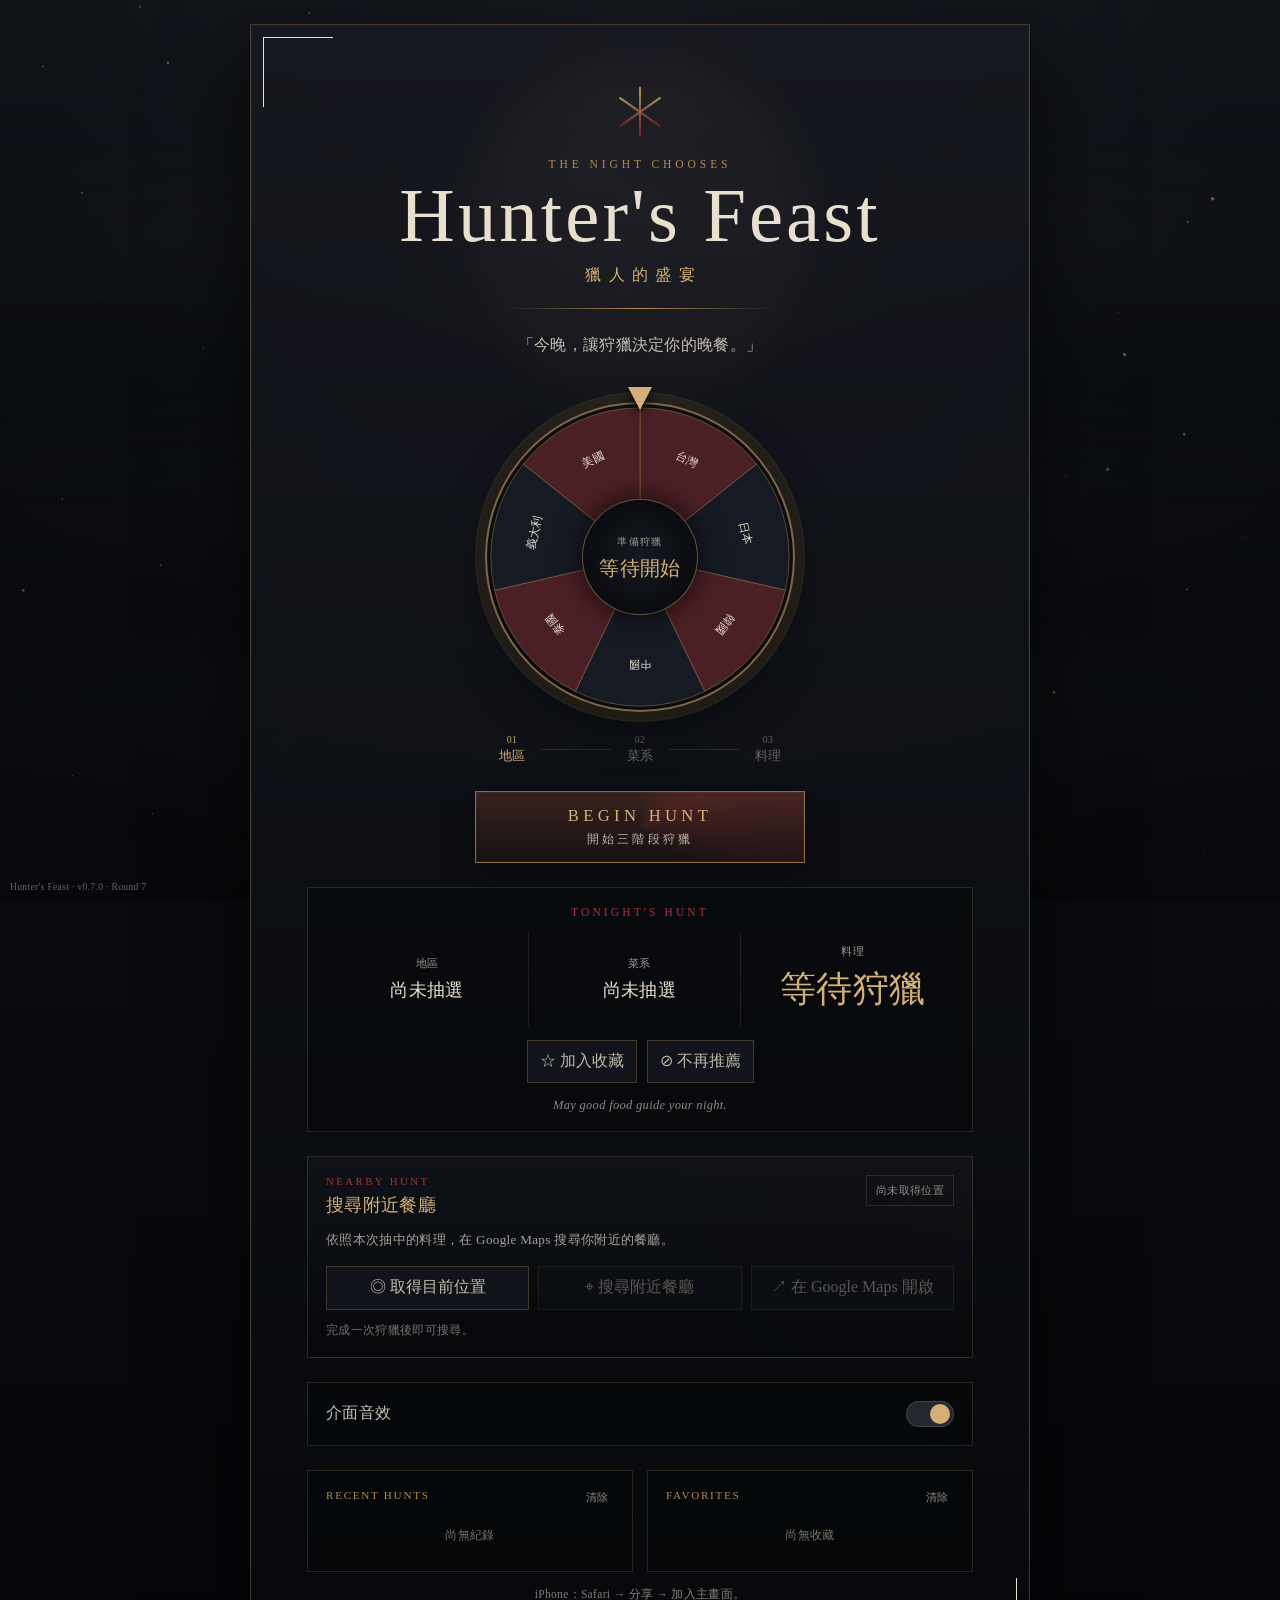
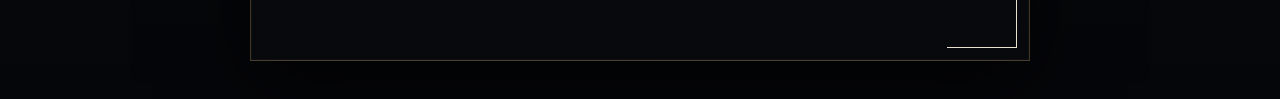
==== commit 5e63236c: "Add files via upload" ====
--- a/index.html
+++ b/index.html
@@ -72,6 +72,31 @@
     <p id="resultQuote" class="result-quote">May good food guide your night.</p>
   </section>
 
+
+  <section id="restaurantPanel" class="restaurant-panel">
+    <div class="restaurant-heading">
+      <div>
+        <p class="panel-kicker">NEARBY HUNT</p>
+        <h2>搜尋附近餐廳</h2>
+      </div>
+      <span id="locationStatus" class="location-status">尚未取得位置</span>
+    </div>
+
+    <p class="restaurant-copy">
+      依照本次抽中的料理，在 Google Maps 搜尋你附近的餐廳。
+    </p>
+
+    <div class="restaurant-actions">
+      <button id="locateButton" type="button">◎ 取得目前位置</button>
+      <button id="nearbyButton" type="button" disabled>⌖ 搜尋附近餐廳</button>
+      <button id="mapsButton" type="button" disabled>↗ 在 Google Maps 開啟</button>
+    </div>
+
+    <p id="restaurantHint" class="restaurant-hint">
+      完成一次狩獵後即可搜尋。
+    </p>
+  </section>
+
   <section class="controls-panel">
     <label class="switch-row">
       <span>介面音效</span>
@@ -96,13 +121,14 @@
 </section>
 </main>
 
-<aside class="version-badge">Hunter's Feast · v0.4.0 · Round 4</aside>
+<aside class="version-badge">Hunter's Feast · v0.7.0 · Round 7</aside>
 
 <script src="./js/particles.js" defer></script>
 <script src="./js/storage.js" defer></script>
 <script src="./js/sound.js" defer></script>
 <script src="./js/ui.js" defer></script>
 <script src="./js/wheel.js" defer></script>
+<script src="./js/maps.js" defer></script>
 <script src="./js/app.js" defer></script>
 </body>
 </html>
--- a/css/gothic.css
+++ b/css/gothic.css
@@ -15,3 +15,31 @@
 .switch-row{display:flex;align-items:center;justify-content:space-between;gap:12px;color:#c7beb0}.switch-row input{display:none}.switch-row i{width:48px;height:26px;border-radius:999px;background:#252830;border:1px solid rgba(179,138,85,.25);position:relative}.switch-row i::after{content:"";position:absolute;width:20px;height:20px;top:2px;left:3px;border-radius:50%;background:#777;transition:.2s}.switch-row input:checked+i::after{left:23px;background:var(--gold-bright)}
 .history-header{display:flex;justify-content:space-between;color:var(--gold);font-size:.7rem;letter-spacing:.15em}.history-header button{color:#8e8880;background:transparent;cursor:pointer}.history-list{margin-top:12px;list-style:none;display:grid;gap:8px}.history-list li{display:flex;justify-content:space-between;gap:12px;padding:9px 0;border-bottom:1px solid rgba(179,138,85,.12);font-size:.78rem;color:#c1b9ac}.history-list li:last-child{border-bottom:0}.history-list time{color:#77736c;white-space:nowrap}.history-empty{justify-content:center!important;color:#77736c!important}
 .install-button{margin-top:20px;padding:12px 16px;color:var(--gold-bright);cursor:pointer;border:1px solid rgba(179,138,85,.45);background:rgba(8,10,14,.72)}.install-note{margin-top:15px;color:#837f78;font-size:.72rem}.version-badge{position:fixed;z-index:5;left:calc(10px + var(--safe-left));bottom:calc(8px + var(--safe-bottom));color:rgba(210,201,186,.48);font-size:.6rem}
+
+.restaurant-panel{
+  margin-top:24px;
+  padding:18px;
+  border:1px solid rgba(179,138,85,.22);
+  background:
+    linear-gradient(180deg,rgba(16,19,25,.78),rgba(5,7,10,.78)),
+    radial-gradient(circle at 100% 0%,rgba(123,32,40,.13),transparent 44%);
+  text-align:left
+}
+.restaurant-heading{display:flex;justify-content:space-between;align-items:flex-start;gap:16px}
+.panel-kicker{color:var(--blood-bright);font-size:.68rem;letter-spacing:.22em}
+.restaurant-heading h2{margin:5px 0 0;font-size:1.15rem;font-weight:500;color:var(--gold-bright)}
+.location-status{font-size:.7rem;color:#8f8a82;border:1px solid rgba(179,138,85,.2);padding:7px 9px;white-space:nowrap}
+.location-status.ready{color:#c6b89f;border-color:rgba(179,138,85,.5)}
+.location-status.error{color:#c98787;border-color:rgba(168,50,61,.45)}
+.restaurant-copy{margin-top:12px;color:#a9a198;font-size:.82rem;line-height:1.7}
+.restaurant-actions{display:grid;grid-template-columns:1fr;gap:9px;margin-top:14px}
+.restaurant-actions button{
+  min-height:44px;padding:10px 12px;cursor:pointer;
+  color:#c8bca9;background:#10141a;border:1px solid rgba(179,138,85,.3)
+}
+.restaurant-actions button:disabled{opacity:.42;cursor:not-allowed}
+.restaurant-actions button:not(:disabled):active{transform:scale(.985)}
+.restaurant-hint{margin-top:11px;color:#77736c;font-size:.72rem;line-height:1.6}
+@media(min-width:680px){
+  .restaurant-actions{grid-template-columns:repeat(3,1fr)}
+}
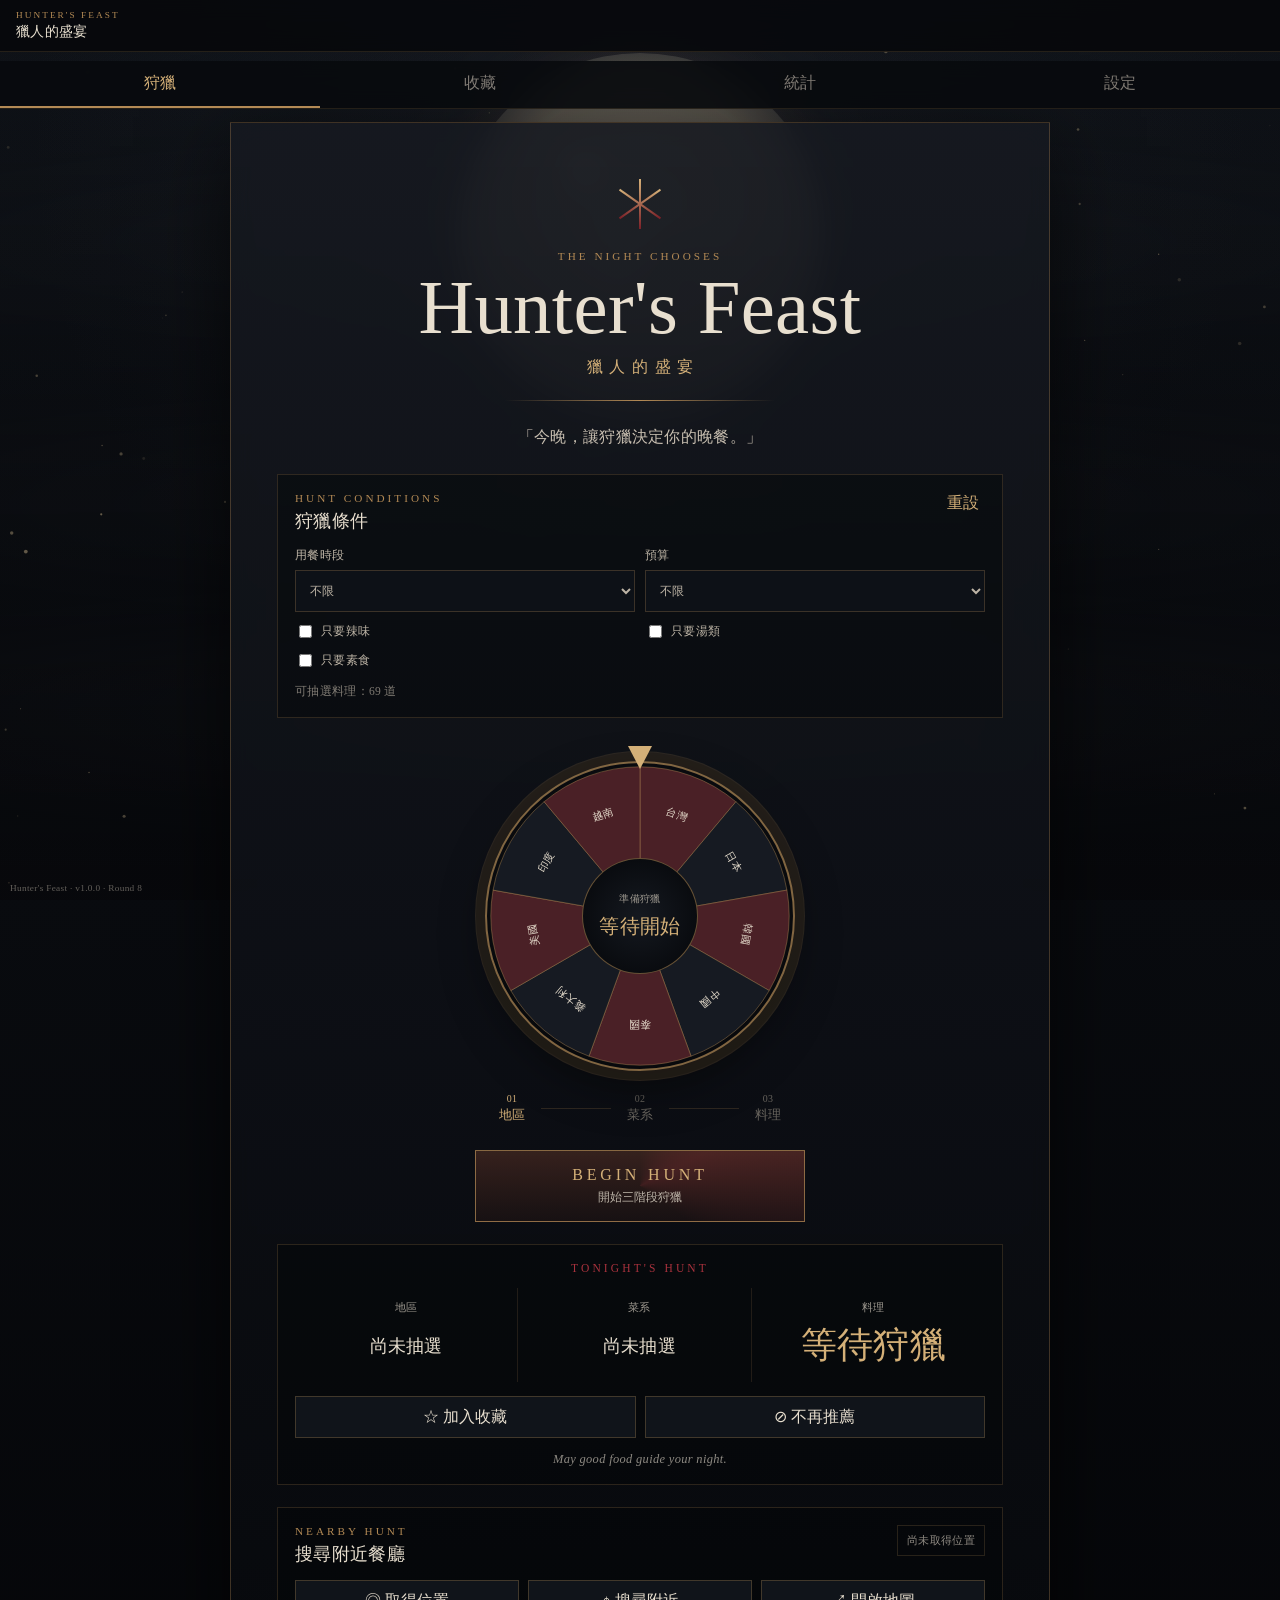
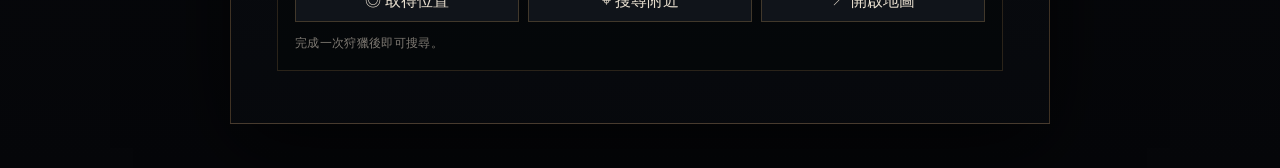
==== commit e37bfaa8: "Add files via upload" ====
--- a/index.html
+++ b/index.html
@@ -13,8 +13,7 @@
 <link rel="icon" href="./assets/icons/icon-192.png">
 <link rel="stylesheet" href="./css/reset.css">
 <link rel="stylesheet" href="./css/variables.css">
-<link rel="stylesheet" href="./css/gothic.css">
-<link rel="stylesheet" href="./css/layout.css">
+<link rel="stylesheet" href="./css/app.css">
 <link rel="stylesheet" href="./css/animations.css">
 <title>Hunter's Feast｜獵人的盛宴</title>
 </head>
@@ -25,110 +24,174 @@
   <div class="fog fog-a"></div><div class="fog fog-b"></div><div class="fog fog-c"></div>
 </div>
 
+<header class="topbar">
+  <div>
+    <span class="brand-mini">HUNTER'S FEAST</span>
+    <strong>獵人的盛宴</strong>
+  </div>
+  <button id="installButton" class="small-button" hidden>安裝 App</button>
+</header>
+
+<nav class="tabbar" aria-label="主要功能">
+  <button class="tab active" data-view="hunt">狩獵</button>
+  <button class="tab" data-view="collection">收藏</button>
+  <button class="tab" data-view="stats">統計</button>
+  <button class="tab" data-view="settings">設定</button>
+</nav>
+
 <main class="app-shell">
-<section class="hero-panel">
-  <div class="sigil" aria-hidden="true"><span></span><span></span><span></span></div>
-  <p class="eyebrow">THE NIGHT CHOOSES</p>
-  <h1>Hunter's Feast</h1>
-  <p class="subtitle">獵人的盛宴</p>
-  <div class="divider"></div>
-  <p class="quote">「今晚，讓狩獵決定你的晚餐。」</p>
+<section id="view-hunt" class="view active">
+  <section class="hero-panel">
+    <div class="sigil" aria-hidden="true"><span></span><span></span><span></span></div>
+    <p class="eyebrow">THE NIGHT CHOOSES</p>
+    <h1>Hunter's Feast</h1>
+    <p class="subtitle">獵人的盛宴</p>
+    <div class="divider"></div>
+    <p class="quote">「今晚，讓狩獵決定你的晚餐。」</p>
 
-  <section class="wheel-stage">
-    <div class="wheel-pointer" aria-hidden="true"></div>
-    <div id="wheel" class="wheel">
-      <svg id="wheelSvg" viewBox="0 0 320 320" aria-label="食物轉盤"></svg>
-      <div class="wheel-center">
-        <span id="wheelStageLabel">準備狩獵</span>
-        <strong id="wheelCurrentValue">等待開始</strong>
+    <section class="filters-panel">
+      <div class="panel-title-row">
+        <div>
+          <p class="panel-kicker">HUNT CONDITIONS</p>
+          <h2>狩獵條件</h2>
+        </div>
+        <button id="resetFiltersButton" class="text-button">重設</button>
       </div>
-    </div>
-    <div class="stage-track">
-      <div class="stage-item active" data-stage="0"><span>01</span><strong>地區</strong></div>
-      <div class="stage-line"></div>
-      <div class="stage-item" data-stage="1"><span>02</span><strong>菜系</strong></div>
-      <div class="stage-line"></div>
-      <div class="stage-item" data-stage="2"><span>03</span><strong>料理</strong></div>
+      <div class="filter-grid">
+        <label>用餐時段
+          <select id="timeFilter">
+            <option value="">不限</option>
+            <option>早餐</option><option>午餐</option><option>晚餐</option><option>宵夜</option>
+          </select>
+        </label>
+        <label>預算
+          <select id="priceFilter">
+            <option value="">不限</option>
+            <option>平價</option><option>中等</option><option>中高</option><option>高價</option>
+          </select>
+        </label>
+        <label class="check-row"><input id="spicyFilter" type="checkbox"><span>只要辣味</span></label>
+        <label class="check-row"><input id="soupFilter" type="checkbox"><span>只要湯類</span></label>
+        <label class="check-row"><input id="vegFilter" type="checkbox"><span>只要素食</span></label>
+      </div>
+      <p id="filterCount" class="muted-note">可抽選料理：載入中</p>
+    </section>
+
+    <section class="wheel-stage">
+      <div class="wheel-pointer" aria-hidden="true"></div>
+      <div id="wheel" class="wheel">
+        <svg id="wheelSvg" viewBox="0 0 320 320" aria-label="食物轉盤"></svg>
+        <div class="wheel-center">
+          <span id="wheelStageLabel">準備狩獵</span>
+          <strong id="wheelCurrentValue">等待開始</strong>
+        </div>
+      </div>
+      <div class="stage-track">
+        <div class="stage-item active" data-stage="0"><span>01</span><strong>地區</strong></div>
+        <div class="stage-line"></div>
+        <div class="stage-item" data-stage="1"><span>02</span><strong>菜系</strong></div>
+        <div class="stage-line"></div>
+        <div class="stage-item" data-stage="2"><span>03</span><strong>料理</strong></div>
+      </div>
+    </section>
+
+    <button id="huntButton" class="hunt-button" type="button">
+      <span class="button-glow"></span>
+      <span class="button-label">BEGIN HUNT</span>
+      <span class="button-zh">開始三階段狩獵</span>
+    </button>
+
+    <section id="resultPanel" class="result-panel" aria-live="polite">
+      <p class="result-kicker">TONIGHT'S HUNT</p>
+      <div class="result-grid">
+        <article><span>地區</span><strong id="regionResult">尚未抽選</strong></article>
+        <article><span>菜系</span><strong id="cuisineResult">尚未抽選</strong></article>
+        <article class="final-dish"><span>料理</span><strong id="dishResult">等待狩獵</strong></article>
+      </div>
+      <div class="result-actions">
+        <button id="favoriteButton" type="button">☆ 加入收藏</button>
+        <button id="blockButton" type="button">⊘ 不再推薦</button>
+      </div>
+      <p id="resultQuote" class="result-quote">May good food guide your night.</p>
+    </section>
+
+    <section id="restaurantPanel" class="restaurant-panel">
+      <div class="panel-title-row">
+        <div><p class="panel-kicker">NEARBY HUNT</p><h2>搜尋附近餐廳</h2></div>
+        <span id="locationStatus" class="status-chip">尚未取得位置</span>
+      </div>
+      <div class="action-grid">
+        <button id="locateButton">◎ 取得位置</button>
+        <button id="nearbyButton" disabled>⌖ 搜尋附近</button>
+        <button id="mapsButton" disabled>↗ 開啟地圖</button>
+      </div>
+      <p id="restaurantHint" class="muted-note">完成一次狩獵後即可搜尋。</p>
+    </section>
+  </section>
+</section>
+
+<section id="view-collection" class="view">
+  <section class="page-panel">
+    <p class="eyebrow">ARCHIVE OF THE HUNT</p>
+    <h2 class="page-title">收藏與黑名單</h2>
+    <input id="collectionSearch" class="search-input" placeholder="搜尋料理、菜系或地區">
+    <div class="collection-grid">
+      <article class="list-panel">
+        <div class="panel-title-row"><h3>收藏</h3><button id="clearFavoritesButton" class="text-button">清除</button></div>
+        <ol id="favoritesList" class="item-list"><li class="empty">尚無收藏</li></ol>
+      </article>
+      <article class="list-panel">
+        <div class="panel-title-row"><h3>黑名單</h3><button id="clearBlockedButton" class="text-button">清除</button></div>
+        <ol id="blockedList" class="item-list"><li class="empty">尚無黑名單</li></ol>
+      </article>
     </div>
   </section>
+</section>
 
-  <button id="huntButton" class="hunt-button" type="button">
-    <span class="button-glow"></span>
-    <span class="button-label">BEGIN HUNT</span>
-    <span class="button-zh">開始三階段狩獵</span>
-  </button>
-
-  <section id="resultPanel" class="result-panel" aria-live="polite">
-    <p class="result-kicker">TONIGHT'S HUNT</p>
-    <div class="result-grid">
-      <article><span>地區</span><strong id="regionResult">尚未抽選</strong></article>
-      <article><span>菜系</span><strong id="cuisineResult">尚未抽選</strong></article>
-      <article class="final-dish"><span>料理</span><strong id="dishResult">等待狩獵</strong></article>
+<section id="view-stats" class="view">
+  <section class="page-panel">
+    <p class="eyebrow">THE HUNT REMEMBERS</p>
+    <h2 class="page-title">抽選統計</h2>
+    <div class="stats-grid">
+      <article><span>總抽選次數</span><strong id="statTotal">0</strong></article>
+      <article><span>收藏數</span><strong id="statFavorites">0</strong></article>
+      <article><span>黑名單數</span><strong id="statBlocked">0</strong></article>
+      <article><span>最常出現地區</span><strong id="statTopRegion">—</strong></article>
     </div>
-    <div class="result-actions">
-      <button id="favoriteButton" type="button">☆ 加入收藏</button>
-      <button id="blockButton" type="button">⊘ 不再推薦</button>
-    </div>
-    <p id="resultQuote" class="result-quote">May good food guide your night.</p>
-  </section>
-
-
-  <section id="restaurantPanel" class="restaurant-panel">
-    <div class="restaurant-heading">
-      <div>
-        <p class="panel-kicker">NEARBY HUNT</p>
-        <h2>搜尋附近餐廳</h2>
-      </div>
-      <span id="locationStatus" class="location-status">尚未取得位置</span>
-    </div>
-
-    <p class="restaurant-copy">
-      依照本次抽中的料理，在 Google Maps 搜尋你附近的餐廳。
-    </p>
-
-    <div class="restaurant-actions">
-      <button id="locateButton" type="button">◎ 取得目前位置</button>
-      <button id="nearbyButton" type="button" disabled>⌖ 搜尋附近餐廳</button>
-      <button id="mapsButton" type="button" disabled>↗ 在 Google Maps 開啟</button>
-    </div>
-
-    <p id="restaurantHint" class="restaurant-hint">
-      完成一次狩獵後即可搜尋。
-    </p>
-  </section>
-
-  <section class="controls-panel">
-    <label class="switch-row">
-      <span>介面音效</span>
-      <input id="soundToggle" type="checkbox" checked>
-      <i></i>
-    </label>
-  </section>
-
-  <section class="collection-grid">
-    <article class="history-panel">
-      <div class="history-header"><span>RECENT HUNTS</span><button id="clearHistoryButton">清除</button></div>
-      <ol id="historyList" class="history-list"><li class="history-empty">尚無紀錄</li></ol>
-    </article>
-    <article class="history-panel">
-      <div class="history-header"><span>FAVORITES</span><button id="clearFavoritesButton">清除</button></div>
-      <ol id="favoritesList" class="history-list"><li class="history-empty">尚無收藏</li></ol>
+    <article class="list-panel">
+      <div class="panel-title-row"><h3>最近狩獵</h3><button id="clearHistoryButton" class="text-button">清除</button></div>
+      <ol id="historyList" class="item-list"><li class="empty">尚無紀錄</li></ol>
     </article>
   </section>
+</section>
 
-  <button id="installButton" class="install-button" type="button" hidden>安裝到手機主畫面</button>
-  <p class="install-note">iPhone：Safari → 分享 → 加入主畫面。</p>
+<section id="view-settings" class="view">
+  <section class="page-panel">
+    <p class="eyebrow">HUNTER'S PREFERENCES</p>
+    <h2 class="page-title">設定</h2>
+    <div class="settings-list">
+      <label class="setting-row"><span>介面音效</span><input id="soundToggle" type="checkbox" checked></label>
+      <label class="setting-row"><span>手機震動</span><input id="vibrationToggle" type="checkbox" checked></label>
+      <label class="setting-row"><span>避免最近重複</span><input id="avoidRepeatToggle" type="checkbox" checked></label>
+      <label class="setting-row">
+        <span>動畫速度</span>
+        <select id="speedSetting"><option value="fast">快速</option><option value="normal" selected>標準</option><option value="slow">緩慢</option></select>
+      </label>
+    </div>
+    <button id="resetAppButton" class="danger-button">重設所有資料</button>
+    <p class="install-note">iPhone：Safari → 分享 → 加入主畫面。</p>
+  </section>
 </section>
 </main>
 
-<aside class="version-badge">Hunter's Feast · v0.7.0 · Round 7</aside>
+<aside class="version-badge">Hunter's Feast · v1.0.0 · Round 8</aside>
 
-<script src="./js/particles.js" defer></script>
 <script src="./js/storage.js" defer></script>
 <script src="./js/sound.js" defer></script>
-<script src="./js/ui.js" defer></script>
+<script src="./js/particles.js" defer></script>
 <script src="./js/wheel.js" defer></script>
 <script src="./js/maps.js" defer></script>
+<script src="./js/ui.js" defer></script>
 <script src="./js/app.js" defer></script>
 </body>
 </html>
--- a/css/variables.css
+++ b/css/variables.css
@@ -1,3 +1,6 @@
 :root{
---bg:#090b0f;--text:#e8dfcf;--muted:#9d988f;--gold:#b38a55;--gold-bright:#d4b078;--blood:#7b2028;--blood-bright:#a8323d;--line:rgba(179,138,85,.35);--shadow:rgba(0,0,0,.68);
---safe-top:env(safe-area-inset-top,0px);--safe-right:env(safe-area-inset-right,0px);--safe-bottom:env(safe-area-inset-bottom,0px);--safe-left:env(safe-area-inset-left,0px)}
+--bg:#090b0f;--panel:rgba(13,16,22,.9);--text:#e8dfcf;--muted:#9d988f;
+--gold:#b38a55;--gold-bright:#d4b078;--blood:#7b2028;--blood-bright:#a8323d;
+--line:rgba(179,138,85,.32);--shadow:rgba(0,0,0,.68);
+--safe-top:env(safe-area-inset-top,0px);--safe-right:env(safe-area-inset-right,0px);
+--safe-bottom:env(safe-area-inset-bottom,0px);--safe-left:env(safe-area-inset-left,0px)}
--- a/css/app.css
+++ b/css/app.css
@@ -0,0 +1,52 @@
+body{
+color:var(--text);
+background:radial-gradient(circle at 50% 8%,rgba(86,91,105,.14),transparent 35%),linear-gradient(180deg,#11151b 0%,#090b0f 50%,#050609 100%);
+font-family:Georgia,"Times New Roman","Noto Serif TC",serif;letter-spacing:.02em
+}
+button,select,input{color:inherit}
+.scene{position:fixed;inset:0;overflow:hidden;pointer-events:none;z-index:0}
+.scene::after{content:"";position:absolute;inset:0;background:linear-gradient(rgba(7,8,11,.12),rgba(7,8,11,.78))}
+.moon-wrap{position:absolute;top:max(2vh,18px);left:50%;width:min(75vw,440px);aspect-ratio:1;transform:translateX(-50%)}
+.moon{position:absolute;inset:8%;border-radius:50%;background:
+radial-gradient(circle at 35% 32%,rgba(255,245,216,.95),transparent 9%),
+radial-gradient(circle at 60% 58%,rgba(83,83,79,.28),transparent 18%),
+radial-gradient(circle,#dfd2b5 0%,#a89b84 57%,#4b4a4a 76%,transparent 77%);
+opacity:.55;box-shadow:0 0 60px rgba(212,190,151,.18),0 0 140px rgba(125,32,40,.09)}
+.moon-haze{position:absolute;inset:-10%;border-radius:50%;background:radial-gradient(circle,rgba(204,187,156,.09),transparent 68%);filter:blur(20px)}
+.fog{position:absolute;left:-35vw;width:170vw;height:30vh;border-radius:50%;filter:blur(32px);opacity:.18;background:radial-gradient(ellipse,rgba(213,219,226,.4),transparent 64%)}
+.fog-a{bottom:6vh}.fog-b{bottom:29vh;opacity:.1}.fog-c{top:12vh;opacity:.08}
+#particles{position:fixed;inset:0;width:100%;height:100%;pointer-events:none;z-index:1}
+.topbar{position:sticky;top:0;z-index:20;display:flex;justify-content:space-between;align-items:center;padding:calc(10px + var(--safe-top)) 16px 10px;background:rgba(6,8,11,.86);border-bottom:1px solid rgba(179,138,85,.18);backdrop-filter:blur(12px)}
+.topbar div{display:grid;gap:2px}.brand-mini{font-size:.58rem;letter-spacing:.22em;color:var(--gold)}.topbar strong{font-size:.9rem;font-weight:500}
+.small-button,.text-button{background:transparent;color:var(--gold-bright);cursor:pointer}
+.tabbar{position:sticky;top:61px;z-index:19;display:grid;grid-template-columns:repeat(4,1fr);background:rgba(8,10,14,.9);border-bottom:1px solid rgba(179,138,85,.16);backdrop-filter:blur(10px)}
+.tab{padding:12px 6px;background:transparent;color:#807b74;border-bottom:2px solid transparent}.tab.active{color:var(--gold-bright);border-bottom-color:var(--gold)}
+.app-shell{position:relative;z-index:2;width:100%;min-height:100svh;padding:22px 16px calc(44px + var(--safe-bottom))}
+.view{display:none}.view.active{display:block}
+.hero-panel,.page-panel{width:min(100%,820px);margin:0 auto;padding:clamp(24px,6vw,52px) clamp(16px,5vw,46px);border:1px solid var(--line);background:linear-gradient(180deg,rgba(22,25,32,.88),rgba(7,9,13,.95));box-shadow:0 24px 80px var(--shadow);backdrop-filter:blur(10px);text-align:center}
+.sigil{width:58px;height:58px;margin:0 auto 17px;position:relative}.sigil span{position:absolute;left:50%;top:50%;width:2px;height:50px;background:linear-gradient(var(--gold-bright),var(--blood));transform-origin:center}.sigil span:nth-child(1){transform:translate(-50%,-50%)}.sigil span:nth-child(2){transform:translate(-50%,-50%) rotate(55deg)}.sigil span:nth-child(3){transform:translate(-50%,-50%) rotate(-55deg)}
+.eyebrow,.panel-kicker{color:var(--gold);font-size:.7rem;letter-spacing:.27em}
+h1{margin-top:10px;font-size:clamp(2.2rem,11vw,4.8rem);font-weight:500;line-height:.95}.subtitle{margin-top:12px;color:var(--gold-bright);letter-spacing:.42em;text-indent:.42em}
+.divider{width:min(270px,70%);height:1px;margin:22px auto;background:linear-gradient(90deg,transparent,var(--gold),transparent)}.quote{color:#c7beb0;line-height:1.8}
+.filters-panel,.result-panel,.restaurant-panel,.list-panel,.settings-list{margin-top:22px;padding:17px;border:1px solid rgba(179,138,85,.22);background:rgba(2,3,5,.36);text-align:left}
+.panel-title-row{display:flex;align-items:flex-start;justify-content:space-between;gap:12px}.panel-title-row h2,.panel-title-row h3{margin-top:4px;font-weight:500}.panel-title-row h2{font-size:1.15rem}.panel-title-row h3{font-size:1rem}
+.filter-grid{display:grid;gap:10px;margin-top:14px}.filter-grid label{display:grid;gap:6px;color:#bdb4a6;font-size:.78rem}.filter-grid select,.search-input,.setting-row select{min-height:42px;padding:8px 10px;background:#0d1117;border:1px solid rgba(179,138,85,.28);border-radius:0}
+.check-row{display:flex!important;align-items:center;gap:9px}.check-row input{accent-color:#9b6f3f}
+.muted-note,.install-note{margin-top:12px;color:#7f7a73;font-size:.72rem;line-height:1.6}
+.wheel-stage{margin-top:28px}.wheel{position:relative;width:min(78vw,310px);aspect-ratio:1;margin:0 auto;border-radius:50%;border:2px solid rgba(179,138,85,.7);box-shadow:0 0 0 9px rgba(0,0,0,.22),0 0 0 10px rgba(179,138,85,.18),inset 0 0 38px rgba(0,0,0,.66),0 18px 45px rgba(0,0,0,.4);transition:transform 2s cubic-bezier(.12,.8,.18,1);overflow:hidden}.wheel svg{width:100%;height:100%}.wheel-center{position:absolute;inset:31%;display:grid;place-content:center;gap:7px;border-radius:50%;border:1px solid rgba(179,138,85,.55);background:radial-gradient(circle,#151920 0%,#090b0f 72%);padding:10px}.wheel-center span{color:var(--muted);font-size:.64rem}.wheel-center strong{color:var(--gold-bright);font-size:clamp(.95rem,4vw,1.25rem);font-weight:500}
+.wheel-pointer{width:0;height:0;margin:0 auto -8px;position:relative;z-index:3;border-left:12px solid transparent;border-right:12px solid transparent;border-top:23px solid var(--gold-bright)}
+.stage-track{display:flex;align-items:center;justify-content:center;margin:22px auto 0;max-width:390px}.stage-item{display:grid;gap:3px;min-width:58px;color:#68645e}.stage-item span{font-size:.62rem}.stage-item strong{font-size:.8rem;font-weight:500}.stage-item.active{color:var(--gold-bright)}.stage-item.done{color:#b0a38e}.stage-line{height:1px;flex:1;max-width:70px;background:rgba(179,138,85,.2)}
+.hunt-button{position:relative;width:min(100%,330px);min-height:72px;margin-top:26px;overflow:hidden;cursor:pointer;border:1px solid rgba(179,138,85,.72);background:linear-gradient(180deg,rgba(56,34,29,.96),rgba(23,17,19,.99))}.hunt-button:disabled{opacity:.55}.button-glow{position:absolute;inset:-80%;background:conic-gradient(transparent,rgba(168,50,61,.2),transparent 35%);animation:rotateGlow 7s linear infinite}.button-label,.button-zh{position:relative;display:block}.button-label{color:var(--gold-bright);letter-spacing:.24em}.button-zh{margin-top:5px;color:#bcb4a8;font-size:.76rem}
+.result-panel{text-align:center}.result-kicker{color:var(--blood-bright);font-size:.72rem;letter-spacing:.27em}.result-grid{display:grid;gap:10px;margin-top:14px}.result-grid article{display:grid;gap:6px;padding:12px;border-bottom:1px solid rgba(179,138,85,.16)}.result-grid article:last-child{border-bottom:0}.result-grid span{color:var(--muted);font-size:.7rem}.result-grid strong{font-size:1.14rem;font-weight:500}.final-dish strong{color:var(--gold-bright);font-size:clamp(1.45rem,7vw,2.25rem)}.result-actions,.action-grid{display:grid;gap:9px;margin-top:14px}.result-actions button,.action-grid button{min-height:42px;background:#10141a;border:1px solid rgba(179,138,85,.3);cursor:pointer}.result-actions button.active{color:var(--gold-bright);border-color:var(--gold)}.result-quote{margin-top:14px;color:#8d8982;font-size:.78rem;font-style:italic}
+.status-chip{font-size:.7rem;color:#8f8a82;border:1px solid rgba(179,138,85,.2);padding:7px 9px}.status-chip.ready{color:#c6b89f;border-color:rgba(179,138,85,.5)}.status-chip.error{color:#c98787;border-color:rgba(168,50,61,.45)}
+.page-title{margin-top:8px;font-size:clamp(1.8rem,8vw,3rem);font-weight:500}.search-input{width:100%;margin-top:20px}
+.collection-grid,.stats-grid{display:grid;gap:14px}.item-list{margin-top:12px;list-style:none}.item-list li{display:flex;justify-content:space-between;gap:10px;padding:10px 0;border-bottom:1px solid rgba(179,138,85,.12);font-size:.78rem}.item-list button{background:transparent;color:#b98d68}.empty{justify-content:center!important;color:#77736c}
+.stats-grid{margin-top:22px}.stats-grid article{padding:18px;border:1px solid rgba(179,138,85,.22);background:rgba(2,3,5,.36)}.stats-grid span{display:block;color:var(--muted);font-size:.72rem}.stats-grid strong{display:block;margin-top:8px;color:var(--gold-bright);font-size:1.5rem;font-weight:500}
+.settings-list{display:grid;gap:0}.setting-row{display:flex;align-items:center;justify-content:space-between;gap:12px;padding:14px 0;border-bottom:1px solid rgba(179,138,85,.12)}.setting-row:last-child{border-bottom:0}.setting-row input{accent-color:#9b6f3f}.setting-row select{min-width:110px}
+.danger-button{margin-top:20px;width:100%;padding:13px;background:rgba(90,21,28,.45);border:1px solid rgba(168,50,61,.45);color:#d8b5b8}
+.version-badge{position:fixed;z-index:25;left:calc(10px + var(--safe-left));bottom:calc(7px + var(--safe-bottom));color:rgba(210,201,186,.45);font-size:.58rem}
+@media(min-width:680px){
+.filter-grid{grid-template-columns:repeat(2,1fr)}.result-grid{grid-template-columns:repeat(3,1fr)}.result-grid article{border-right:1px solid rgba(179,138,85,.16);border-bottom:0}.result-grid article:last-child{border-right:0}
+.action-grid,.result-actions{grid-template-columns:repeat(3,1fr)}.result-actions{grid-template-columns:repeat(2,1fr)}
+.collection-grid{grid-template-columns:1fr 1fr}.stats-grid{grid-template-columns:repeat(4,1fr)}
+}
--- a/css/animations.css
+++ b/css/animations.css
@@ -1 +1,7 @@
-@keyframes rotateGlow{to{transform:rotate(360deg)}}@keyframes fogA{from{transform:translate3d(-4%,0,0) scale(1)}to{transform:translate3d(8%,-3%,0) scale(1.08)}}@keyframes fogB{from{transform:translate3d(8%,0,0) scale(1.05)}to{transform:translate3d(-8%,2%,0) scale(.98)}}@keyframes moonPulse{0%,100%{opacity:.51;transform:scale(1)}50%{opacity:.61;transform:scale(1.015)}}@keyframes panelReveal{from{opacity:0;transform:translateY(18px)}to{opacity:1;transform:translateY(0)}}@keyframes resultFlash{0%{box-shadow:0 0 0 rgba(168,50,61,0)}45%{box-shadow:0 0 30px rgba(168,50,61,.24)}100%{box-shadow:0 0 0 rgba(168,50,61,0)}}@keyframes wheelPulse{0%,100%{filter:brightness(1)}50%{filter:brightness(1.25)}}.hero-panel{animation:panelReveal .9s ease both}.moon{animation:moonPulse 8s ease-in-out infinite}.fog-a{animation:fogA 19s ease-in-out infinite alternate}.fog-b{animation:fogB 24s ease-in-out infinite alternate}.fog-c{animation:fogA 31s ease-in-out infinite alternate-reverse}.result-panel.is-revealed{animation:resultFlash .85s ease}.wheel.is-spinning{animation:wheelPulse .55s ease-in-out infinite}@media(prefers-reduced-motion:reduce){*,*::before,*::after{animation-duration:1ms!important;animation-iteration-count:1!important}}
+@keyframes rotateGlow{to{transform:rotate(360deg)}}
+@keyframes fogA{from{transform:translate3d(-4%,0,0) scale(1)}to{transform:translate3d(8%,-3%,0) scale(1.08)}}
+@keyframes fogB{from{transform:translate3d(8%,0,0) scale(1.05)}to{transform:translate3d(-8%,2%,0) scale(.98)}}
+@keyframes moonPulse{0%,100%{opacity:.51;transform:scale(1)}50%{opacity:.61;transform:scale(1.015)}}
+@keyframes resultFlash{0%{box-shadow:0 0 0 rgba(168,50,61,0)}45%{box-shadow:0 0 30px rgba(168,50,61,.24)}100%{box-shadow:0 0 0 rgba(168,50,61,0)}}
+.moon{animation:moonPulse 8s ease-in-out infinite}.fog-a{animation:fogA 19s ease-in-out infinite alternate}.fog-b{animation:fogB 24s ease-in-out infinite alternate}.fog-c{animation:fogA 31s ease-in-out infinite alternate-reverse}.result-panel.is-revealed{animation:resultFlash .85s ease}
+@media(prefers-reduced-motion:reduce){*,*::before,*::after{animation-duration:1ms!important;animation-iteration-count:1!important}}
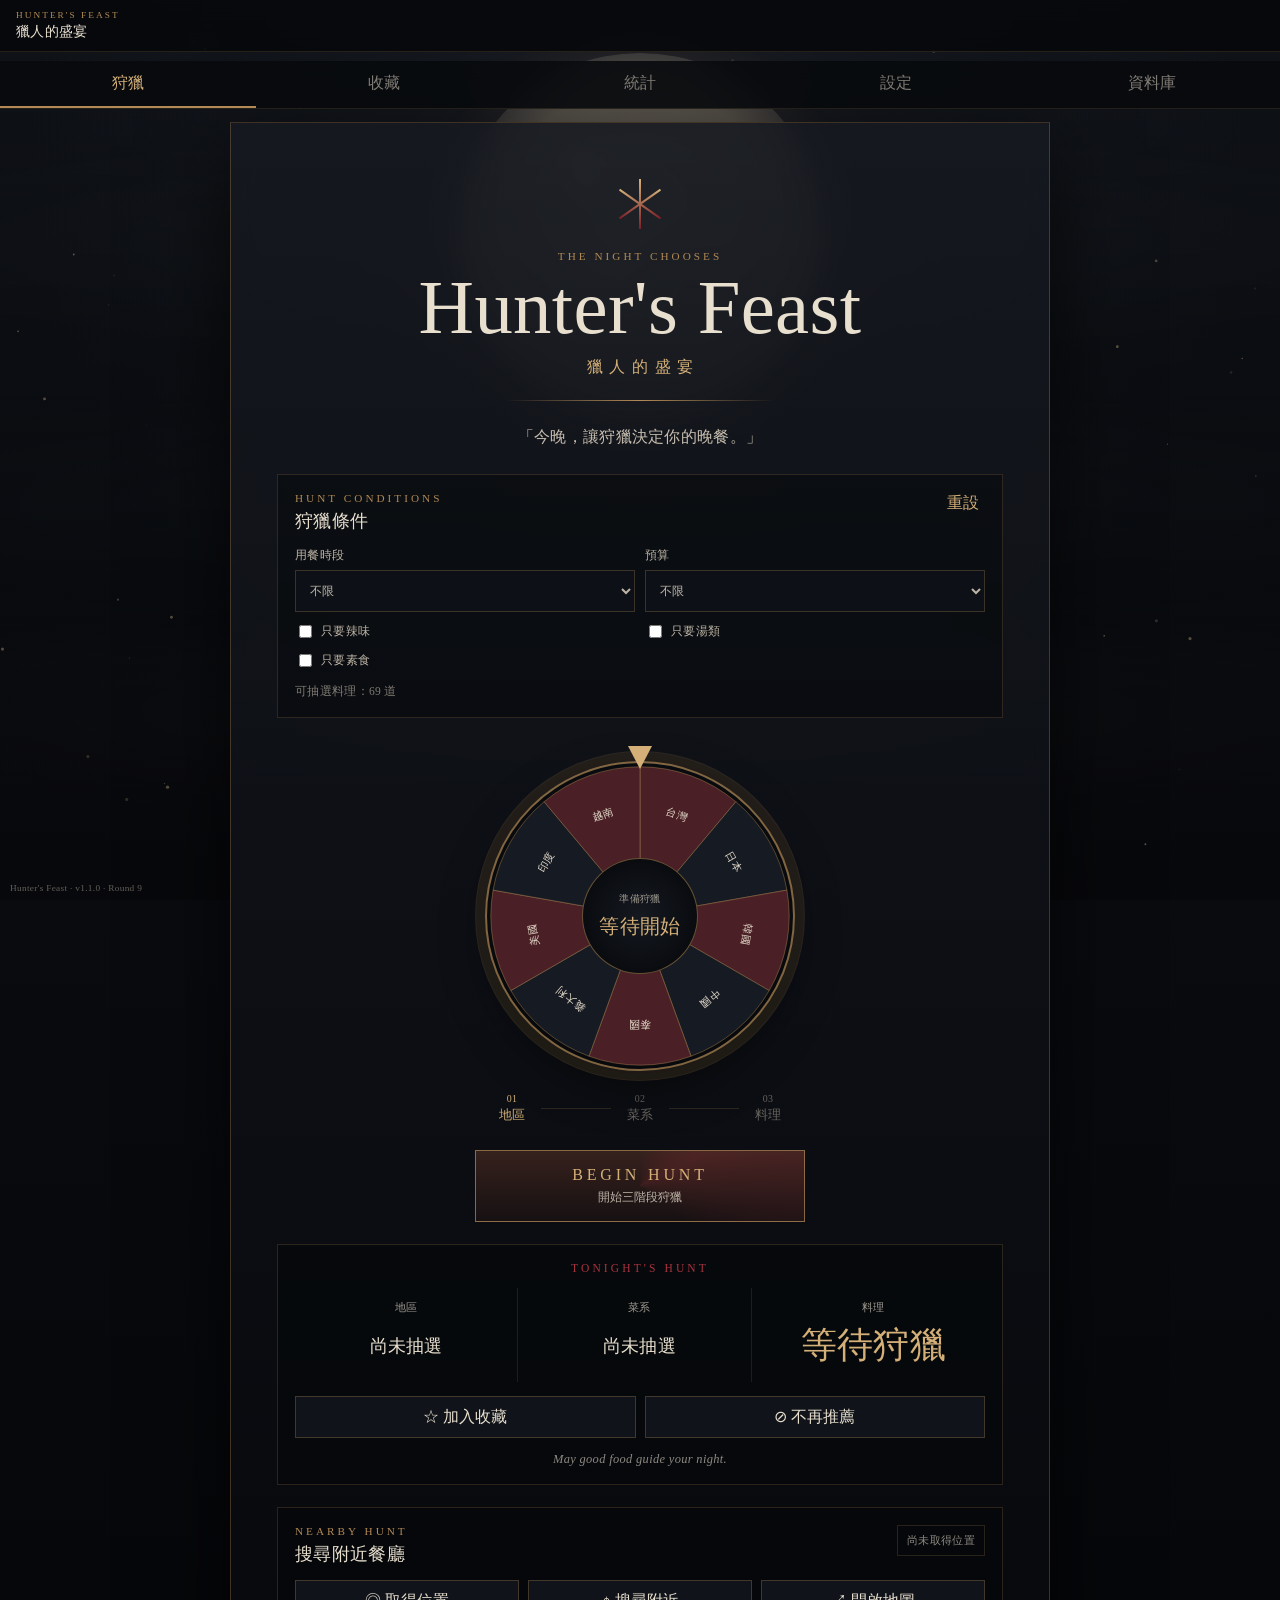
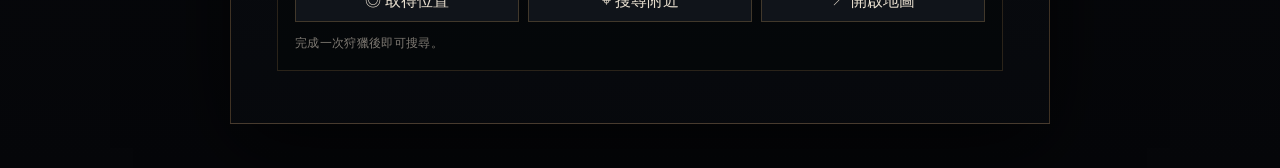
==== commit 5eb5306d: "Add files via upload" ====
--- a/index.html
+++ b/index.html
@@ -37,6 +37,7 @@
   <button class="tab" data-view="collection">收藏</button>
   <button class="tab" data-view="stats">統計</button>
   <button class="tab" data-view="settings">設定</button>
+  <button class="tab" data-view="database">資料庫</button>
 </nav>
 
 <main class="app-shell">
@@ -182,9 +183,73 @@
     <p class="install-note">iPhone：Safari → 分享 → 加入主畫面。</p>
   </section>
 </section>
+
+<section id="view-database" class="view">
+  <section class="page-panel">
+    <p class="eyebrow">THE HUNTER'S CODEX</p>
+    <h2 class="page-title">菜譜資料庫編輯器</h2>
+    <p class="muted-note">可直接新增、修改或刪除料理。自訂資料會保存在目前裝置的瀏覽器中。</p>
+
+    <section class="editor-panel">
+      <div class="panel-title-row">
+        <div>
+          <p class="panel-kicker">EDIT DISH</p>
+          <h3 id="editorTitle">新增料理</h3>
+        </div>
+        <button id="cancelEditButton" class="text-button" type="button" hidden>取消編輯</button>
+      </div>
+
+      <div class="editor-grid">
+        <label>地區
+          <input id="editorRegion" list="regionOptions" placeholder="例如：台灣">
+        </label>
+        <label>菜系
+          <input id="editorCuisine" list="cuisineOptions" placeholder="例如：夜市小吃">
+        </label>
+        <label class="editor-wide">料理名稱
+          <input id="editorDish" placeholder="例如：鹽酥雞">
+        </label>
+        <label>價位
+          <select id="editorPrice">
+            <option>平價</option><option>中等</option><option>中高</option><option>高價</option>
+          </select>
+        </label>
+        <label>標籤
+          <input id="editorTags" placeholder="晚餐, 宵夜, 炸物">
+        </label>
+        <label class="check-row"><input id="editorSpicy" type="checkbox"><span>辣味</span></label>
+        <label class="check-row"><input id="editorSoup" type="checkbox"><span>湯類</span></label>
+        <label class="check-row"><input id="editorVegetarian" type="checkbox"><span>素食</span></label>
+      </div>
+
+      <datalist id="regionOptions"></datalist>
+      <datalist id="cuisineOptions"></datalist>
+
+      <button id="saveDishButton" class="hunt-button editor-save" type="button">
+        <span class="button-label">SAVE DISH</span>
+        <span class="button-zh">儲存料理</span>
+      </button>
+    </section>
+
+    <section class="database-list-panel">
+      <div class="panel-title-row">
+        <div>
+          <p class="panel-kicker">DISH ARCHIVE</p>
+          <h3>料理清單</h3>
+        </div>
+        <button id="resetDatabaseButton" class="text-button" type="button">恢復預設資料</button>
+      </div>
+
+      <input id="databaseSearch" class="search-input" placeholder="搜尋地區、菜系或料理">
+      <p id="databaseCount" class="muted-note">共 0 道料理</p>
+      <div id="databaseList" class="database-list"></div>
+    </section>
+  </section>
+</section>
+
 </main>
 
-<aside class="version-badge">Hunter's Feast · v1.0.0 · Round 8</aside>
+<aside class="version-badge">Hunter's Feast · v1.1.0 · Round 9</aside>
 
 <script src="./js/storage.js" defer></script>
 <script src="./js/sound.js" defer></script>
@@ -192,6 +257,7 @@
 <script src="./js/wheel.js" defer></script>
 <script src="./js/maps.js" defer></script>
 <script src="./js/ui.js" defer></script>
+<script src="./js/database.js" defer></script>
 <script src="./js/app.js" defer></script>
 </body>
 </html>
--- a/css/app.css
+++ b/css/app.css
@@ -50,3 +50,39 @@
 .action-grid,.result-actions{grid-template-columns:repeat(3,1fr)}.result-actions{grid-template-columns:repeat(2,1fr)}
 .collection-grid{grid-template-columns:1fr 1fr}.stats-grid{grid-template-columns:repeat(4,1fr)}
 }
+
+.tabbar{grid-template-columns:repeat(5,1fr)}
+.editor-panel,.database-list-panel{
+  margin-top:22px;padding:17px;border:1px solid rgba(179,138,85,.22);
+  background:rgba(2,3,5,.36);text-align:left
+}
+.editor-grid{display:grid;gap:12px;margin-top:16px}
+.editor-grid label{display:grid;gap:7px;color:#bdb4a6;font-size:.78rem}
+.editor-grid input,.editor-grid select{
+  min-height:42px;padding:8px 10px;background:#0d1117;color:var(--text);
+  border:1px solid rgba(179,138,85,.28)
+}
+.editor-save{display:block;margin-left:auto;margin-right:auto}
+.database-list{display:grid;gap:10px;margin-top:14px}
+.database-card{
+  display:grid;gap:10px;padding:14px;border:1px solid rgba(179,138,85,.18);
+  background:rgba(10,13,18,.72)
+}
+.database-card-main{display:grid;gap:4px}
+.database-card-main strong{color:var(--gold-bright);font-weight:500}
+.database-card-main span{color:#948e86;font-size:.72rem}
+.database-tags{display:flex;gap:6px;flex-wrap:wrap}
+.database-tags span{
+  padding:4px 7px;border:1px solid rgba(179,138,85,.2);color:#a8a095;font-size:.65rem
+}
+.database-actions{display:flex;gap:8px;flex-wrap:wrap}
+.database-actions button{
+  min-height:36px;padding:7px 10px;background:#11151b;color:#c9bca9;
+  border:1px solid rgba(179,138,85,.25)
+}
+.database-actions .delete{color:#cf9ca1;border-color:rgba(168,50,61,.35)}
+@media(min-width:680px){
+  .editor-grid{grid-template-columns:repeat(2,1fr)}
+  .editor-wide{grid-column:1/-1}
+  .database-card{grid-template-columns:1fr auto;align-items:center}
+}
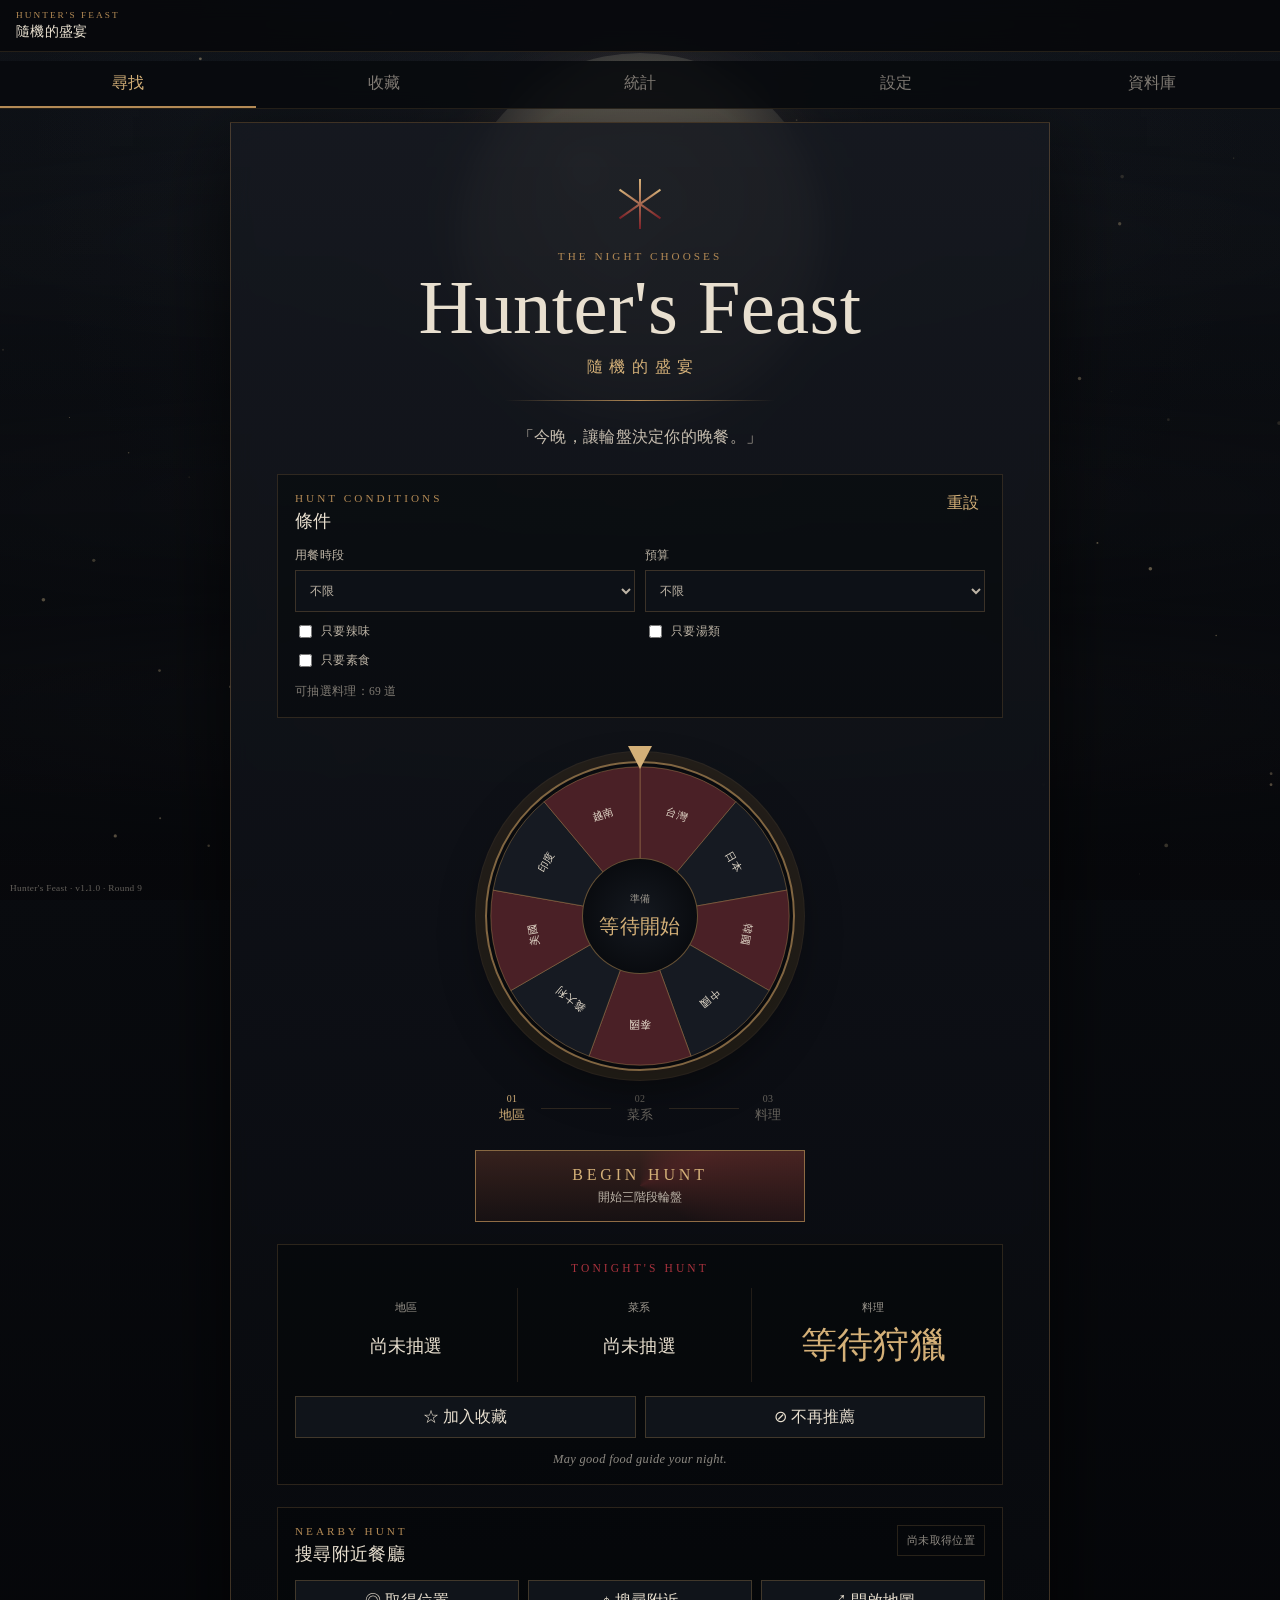
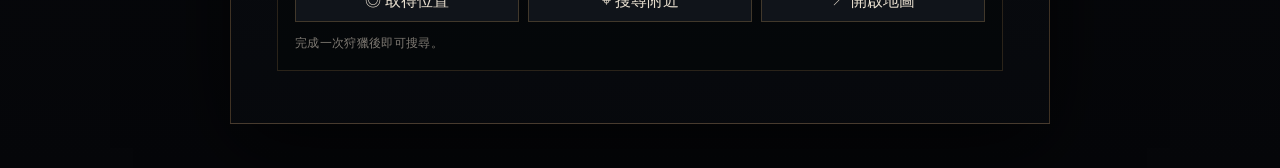
==== commit 1ff9eca3: "Add files via upload" ====
--- a/index.html
+++ b/index.html
@@ -27,13 +27,13 @@
 <header class="topbar">
   <div>
     <span class="brand-mini">HUNTER'S FEAST</span>
-    <strong>獵人的盛宴</strong>
+    <strong>隨機的盛宴</strong>
   </div>
   <button id="installButton" class="small-button" hidden>安裝 App</button>
 </header>
 
 <nav class="tabbar" aria-label="主要功能">
-  <button class="tab active" data-view="hunt">狩獵</button>
+  <button class="tab active" data-view="hunt">尋找</button>
   <button class="tab" data-view="collection">收藏</button>
   <button class="tab" data-view="stats">統計</button>
   <button class="tab" data-view="settings">設定</button>
@@ -46,15 +46,15 @@
     <div class="sigil" aria-hidden="true"><span></span><span></span><span></span></div>
     <p class="eyebrow">THE NIGHT CHOOSES</p>
     <h1>Hunter's Feast</h1>
-    <p class="subtitle">獵人的盛宴</p>
+    <p class="subtitle">隨機的盛宴</p>
     <div class="divider"></div>
-    <p class="quote">「今晚，讓狩獵決定你的晚餐。」</p>
+    <p class="quote">「今晚，讓輪盤決定你的晚餐。」</p>
 
     <section class="filters-panel">
       <div class="panel-title-row">
         <div>
           <p class="panel-kicker">HUNT CONDITIONS</p>
-          <h2>狩獵條件</h2>
+          <h2>條件</h2>
         </div>
         <button id="resetFiltersButton" class="text-button">重設</button>
       </div>
@@ -83,7 +83,7 @@
       <div id="wheel" class="wheel">
         <svg id="wheelSvg" viewBox="0 0 320 320" aria-label="食物轉盤"></svg>
         <div class="wheel-center">
-          <span id="wheelStageLabel">準備狩獵</span>
+          <span id="wheelStageLabel">準備</span>
           <strong id="wheelCurrentValue">等待開始</strong>
         </div>
       </div>
@@ -99,9 +99,8 @@
     <button id="huntButton" class="hunt-button" type="button">
       <span class="button-glow"></span>
       <span class="button-label">BEGIN HUNT</span>
-      <span class="button-zh">開始三階段狩獵</span>
+       <span class="button-zh">開始三階段輪盤</span>
     </button>
-
     <section id="resultPanel" class="result-panel" aria-live="polite">
       <p class="result-kicker">TONIGHT'S HUNT</p>
       <div class="result-grid">
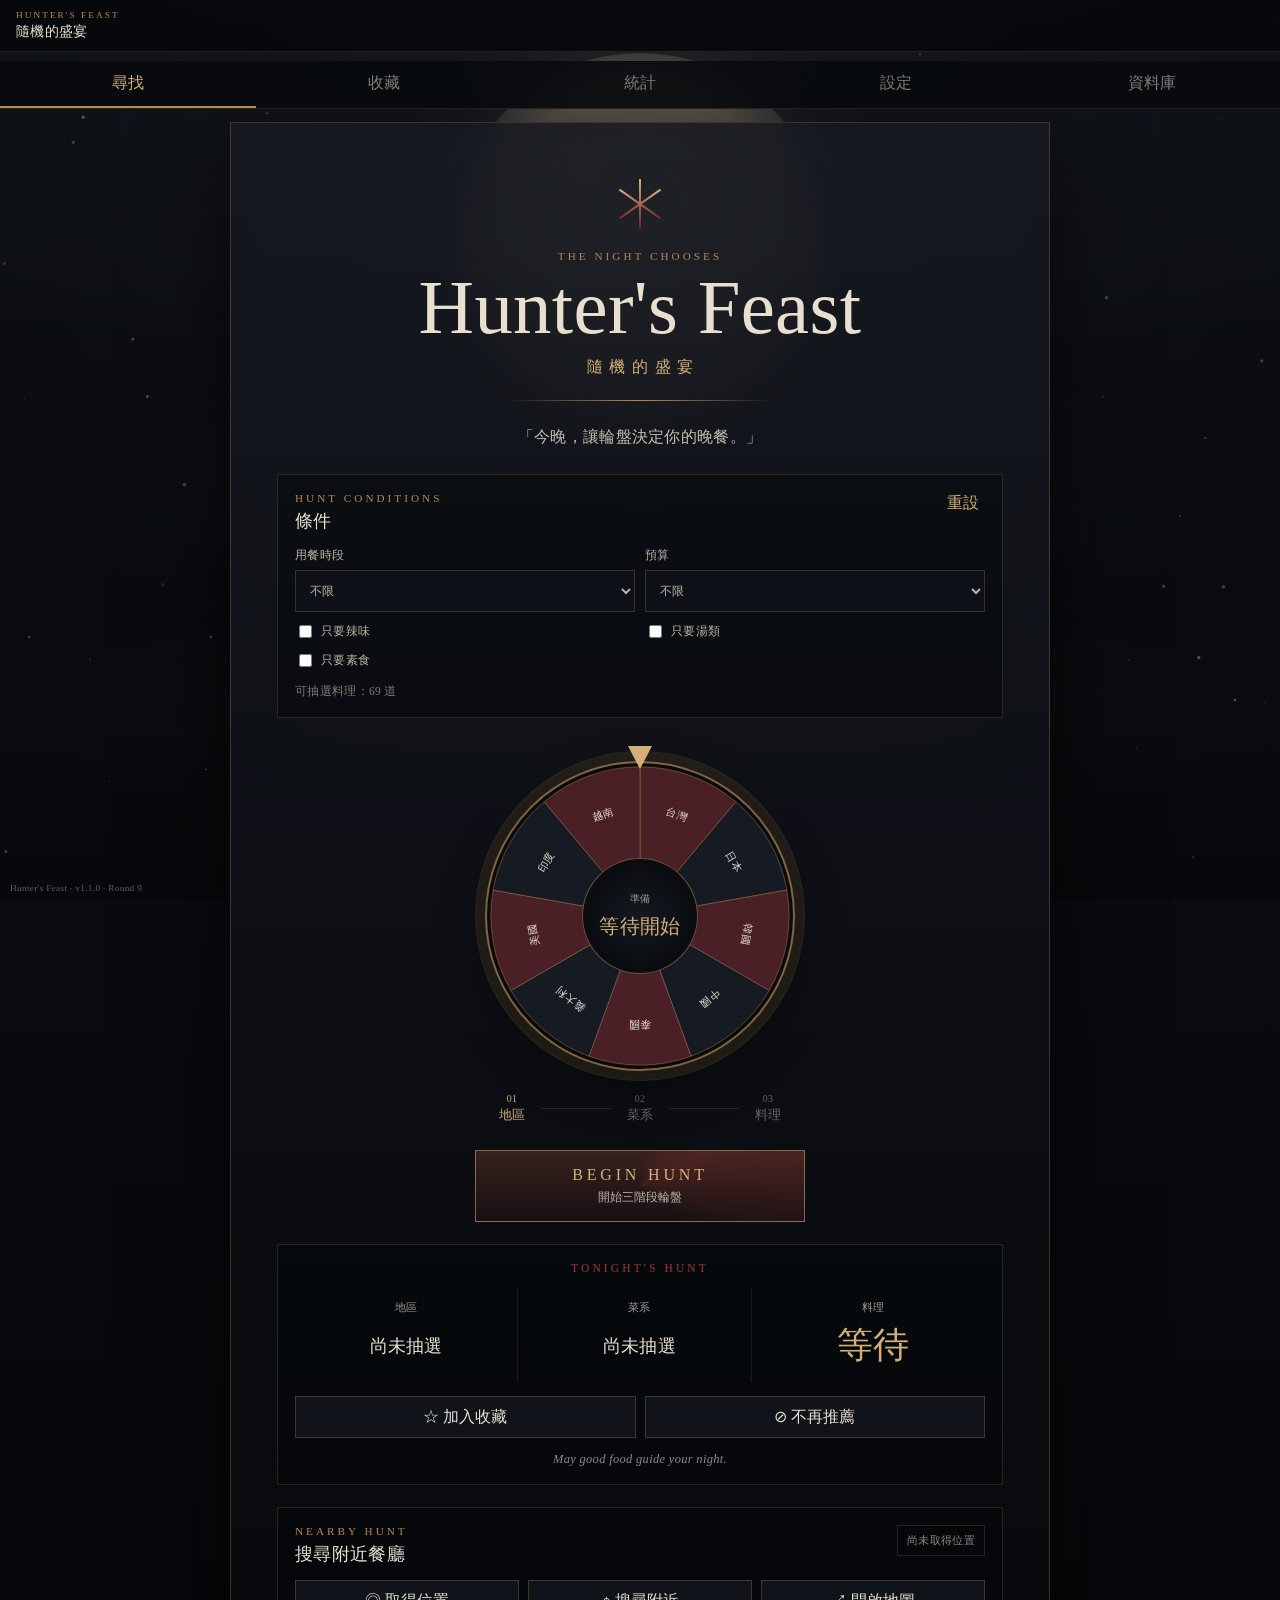
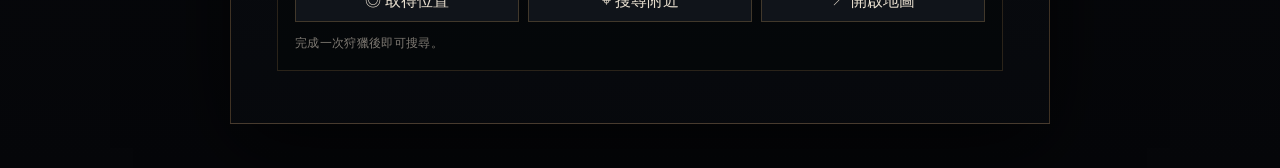
==== commit 08c8b713: "Add files via upload" ====
--- a/index.html
+++ b/index.html
@@ -15,7 +15,7 @@
 <link rel="stylesheet" href="./css/variables.css">
 <link rel="stylesheet" href="./css/app.css">
 <link rel="stylesheet" href="./css/animations.css">
-<title>Hunter's Feast｜獵人的盛宴</title>
+<title>Hunter's Feast｜隨機的盛宴</title>
 </head>
 <body>
 <canvas id="particles" aria-hidden="true"></canvas>
@@ -106,7 +106,7 @@
       <div class="result-grid">
         <article><span>地區</span><strong id="regionResult">尚未抽選</strong></article>
         <article><span>菜系</span><strong id="cuisineResult">尚未抽選</strong></article>
-        <article class="final-dish"><span>料理</span><strong id="dishResult">等待狩獵</strong></article>
+        <article class="final-dish"><span>料理</span><strong id="dishResult">等待</strong></article>
       </div>
       <div class="result-actions">
         <button id="favoriteButton" type="button">☆ 加入收藏</button>
@@ -125,7 +125,7 @@
         <button id="nearbyButton" disabled>⌖ 搜尋附近</button>
         <button id="mapsButton" disabled>↗ 開啟地圖</button>
       </div>
-      <p id="restaurantHint" class="muted-note">完成一次狩獵後即可搜尋。</p>
+      <p id="restaurantHint" class="muted-note">完成一次輪盤後即可搜尋。</p>
     </section>
   </section>
 </section>
